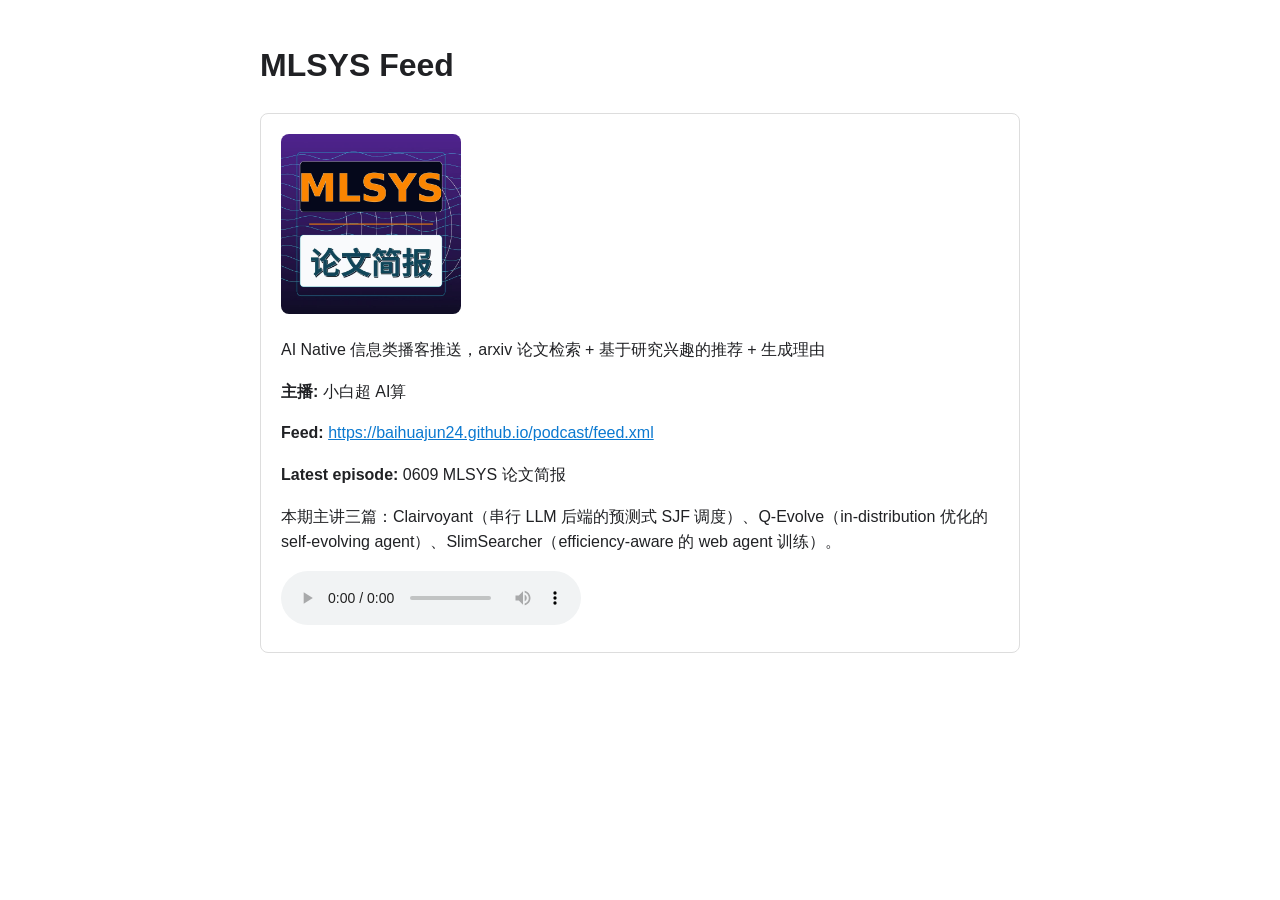
==== podcast/index.html @ ef430092 "Add 0609 MLSYS feed episode" ====
<!doctype html>
<html lang="en">
<head>
  <meta charset="utf-8">
  <meta name="viewport" content="width=device-width, initial-scale=1">
  <title>MLSYS Feed</title>
  <style>
    body { font-family: -apple-system, BlinkMacSystemFont, "Segoe UI", sans-serif; margin: 40px auto; max-width: 760px; padding: 0 20px; line-height: 1.6; color: #202124; }
    a { color: #0b79d0; }
    .card { border: 1px solid #ddd; border-radius: 8px; padding: 20px; }
    code { background: #f6f8fa; padding: 2px 6px; border-radius: 4px; }
  </style>
</head>
<body>
  <h1>MLSYS Feed</h1>
  <div class="card">
    <img src="logo.jpg" alt="MLSYS Feed cover" style="width: 180px; height: 180px; border-radius: 8px; object-fit: cover;">
    <p>AI Native 信息类播客推送，arxiv 论文检索 + 基于研究兴趣的推荐 + 生成理由</p>
    <p><strong>主播:</strong> 小白超 AI算</p>
    <p><strong>Feed:</strong> <a href="feed.xml">https://baihuajun24.github.io/podcast/feed.xml</a></p>
    <p><strong>Latest episode:</strong> 0609 MLSYS 论文简报</p>
    <p>本期主讲三篇：Clairvoyant（串行 LLM 后端的预测式 SJF 调度）、Q-Evolve（in-distribution 优化的 self-evolving agent）、SlimSearcher（efficiency-aware 的 web agent 训练）。</p>
    <audio controls src="audio/0609-daily-arxiv.mp3"></audio>
  </div>
</body>
</html>
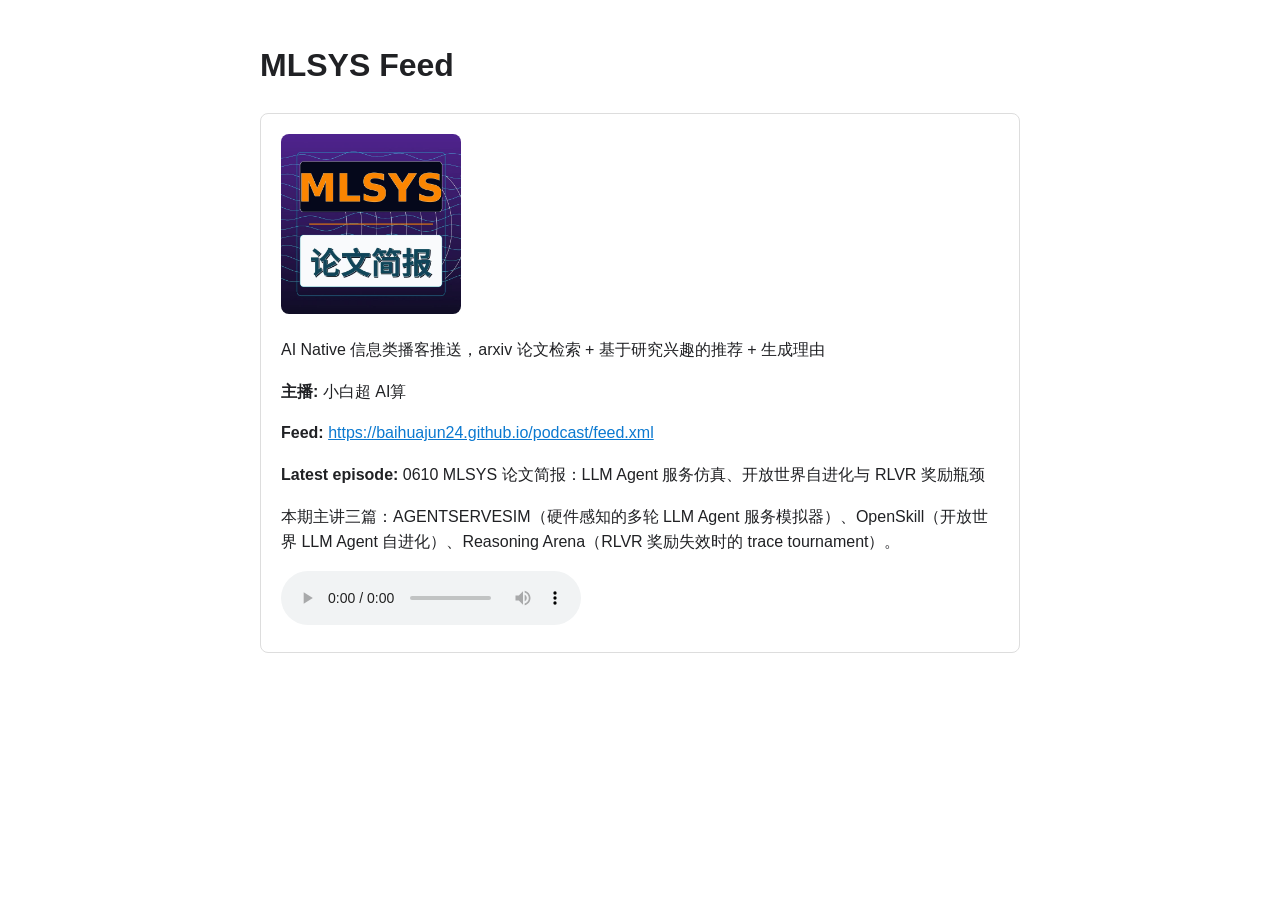
==== commit 47e943c0: "Add 0610 MLSYS feed episode" ====
--- a/podcast/index.html
+++ b/podcast/index.html
@@ -18,9 +18,9 @@
     <p>AI Native 信息类播客推送，arxiv 论文检索 + 基于研究兴趣的推荐 + 生成理由</p>
     <p><strong>主播:</strong> 小白超 AI算</p>
     <p><strong>Feed:</strong> <a href="feed.xml">https://baihuajun24.github.io/podcast/feed.xml</a></p>
-    <p><strong>Latest episode:</strong> 0609 MLSYS 论文简报</p>
-    <p>本期主讲三篇：Clairvoyant（串行 LLM 后端的预测式 SJF 调度）、Q-Evolve（in-distribution 优化的 self-evolving agent）、SlimSearcher（efficiency-aware 的 web agent 训练）。</p>
-    <audio controls src="audio/0609-daily-arxiv.mp3"></audio>
+    <p><strong>Latest episode:</strong> 0610 MLSYS 论文简报：LLM Agent 服务仿真、开放世界自进化与 RLVR 奖励瓶颈</p>
+    <p>本期主讲三篇：AGENTSERVESIM（硬件感知的多轮 LLM Agent 服务模拟器）、OpenSkill（开放世界 LLM Agent 自进化）、Reasoning Arena（RLVR 奖励失效时的 trace tournament）。</p>
+    <audio controls src="audio/0610-daily-arxiv.mp3"></audio>
   </div>
 </body>
 </html>
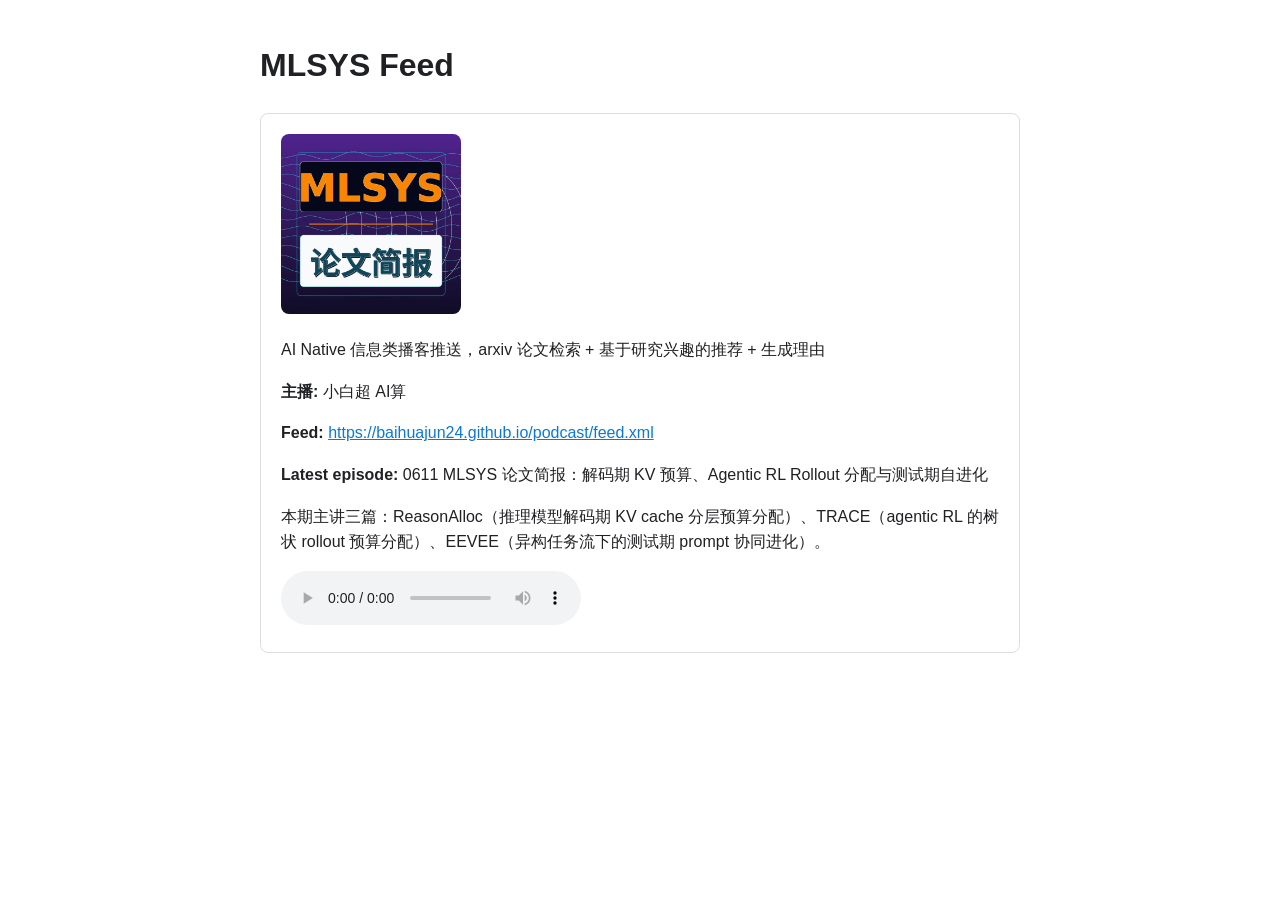
==== commit d2e0c9fd: "Add 0611 MLSYS feed episode" ====
--- a/podcast/index.html
+++ b/podcast/index.html
@@ -18,9 +18,9 @@
     <p>AI Native 信息类播客推送，arxiv 论文检索 + 基于研究兴趣的推荐 + 生成理由</p>
     <p><strong>主播:</strong> 小白超 AI算</p>
     <p><strong>Feed:</strong> <a href="feed.xml">https://baihuajun24.github.io/podcast/feed.xml</a></p>
-    <p><strong>Latest episode:</strong> 0610 MLSYS 论文简报：LLM Agent 服务仿真、开放世界自进化与 RLVR 奖励瓶颈</p>
-    <p>本期主讲三篇：AGENTSERVESIM（硬件感知的多轮 LLM Agent 服务模拟器）、OpenSkill（开放世界 LLM Agent 自进化）、Reasoning Arena（RLVR 奖励失效时的 trace tournament）。</p>
-    <audio controls src="audio/0610-daily-arxiv.mp3"></audio>
+    <p><strong>Latest episode:</strong> 0611 MLSYS 论文简报：解码期 KV 预算、Agentic RL Rollout 分配与测试期自进化</p>
+    <p>本期主讲三篇：ReasonAlloc（推理模型解码期 KV cache 分层预算分配）、TRACE（agentic RL 的树状 rollout 预算分配）、EEVEE（异构任务流下的测试期 prompt 协同进化）。</p>
+    <audio controls src="audio/0611-daily-arxiv.mp3"></audio>
   </div>
 </body>
 </html>
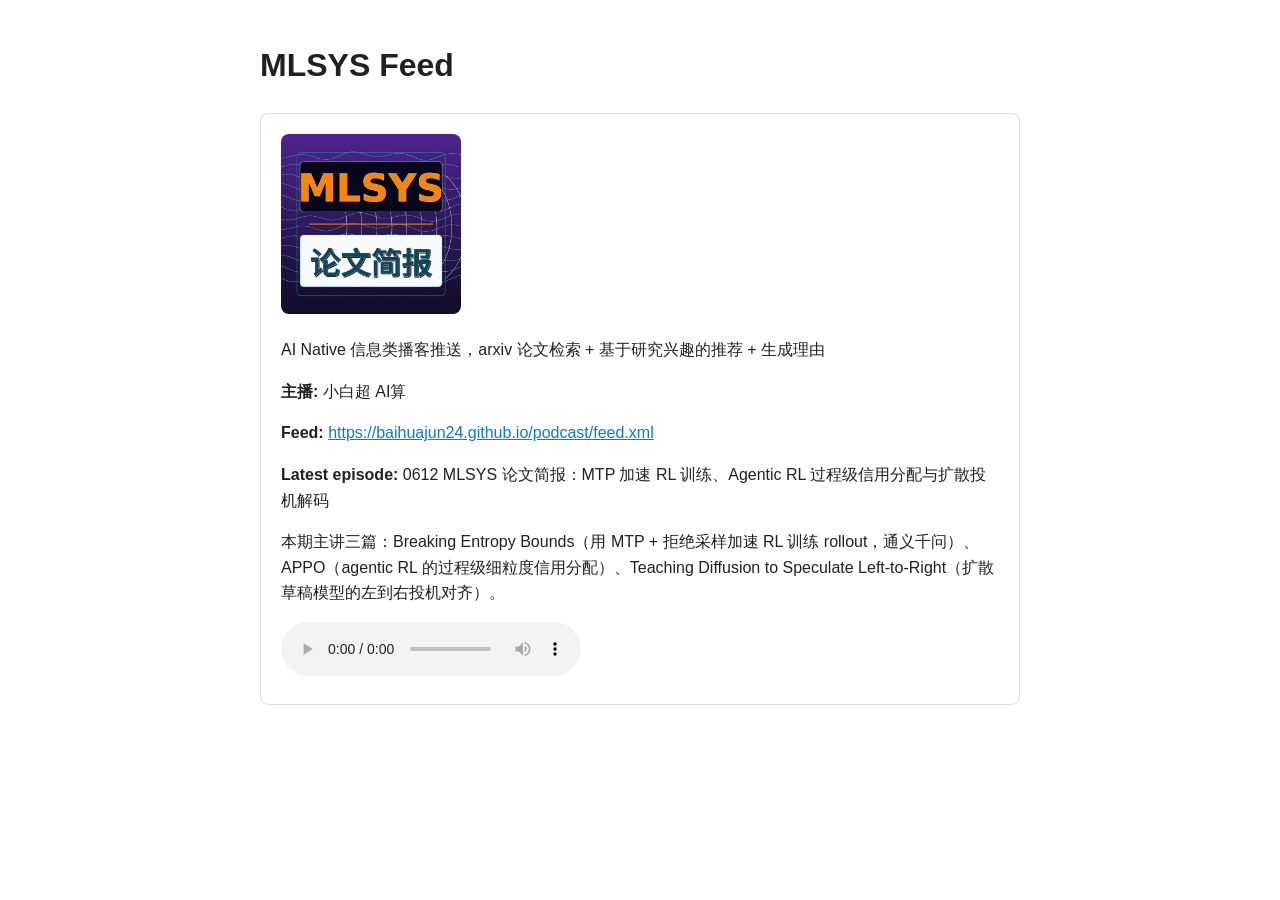
==== commit 2d9c7b05: "Add 0612 MLSYS feed episode" ====
--- a/podcast/index.html
+++ b/podcast/index.html
@@ -18,9 +18,9 @@
     <p>AI Native 信息类播客推送，arxiv 论文检索 + 基于研究兴趣的推荐 + 生成理由</p>
     <p><strong>主播:</strong> 小白超 AI算</p>
     <p><strong>Feed:</strong> <a href="feed.xml">https://baihuajun24.github.io/podcast/feed.xml</a></p>
-    <p><strong>Latest episode:</strong> 0611 MLSYS 论文简报：解码期 KV 预算、Agentic RL Rollout 分配与测试期自进化</p>
-    <p>本期主讲三篇：ReasonAlloc（推理模型解码期 KV cache 分层预算分配）、TRACE（agentic RL 的树状 rollout 预算分配）、EEVEE（异构任务流下的测试期 prompt 协同进化）。</p>
-    <audio controls src="audio/0611-daily-arxiv.mp3"></audio>
+    <p><strong>Latest episode:</strong> 0612 MLSYS 论文简报：MTP 加速 RL 训练、Agentic RL 过程级信用分配与扩散投机解码</p>
+    <p>本期主讲三篇：Breaking Entropy Bounds（用 MTP + 拒绝采样加速 RL 训练 rollout，通义千问）、APPO（agentic RL 的过程级细粒度信用分配）、Teaching Diffusion to Speculate Left-to-Right（扩散草稿模型的左到右投机对齐）。</p>
+    <audio controls src="audio/0612-daily-arxiv.mp3"></audio>
   </div>
 </body>
 </html>
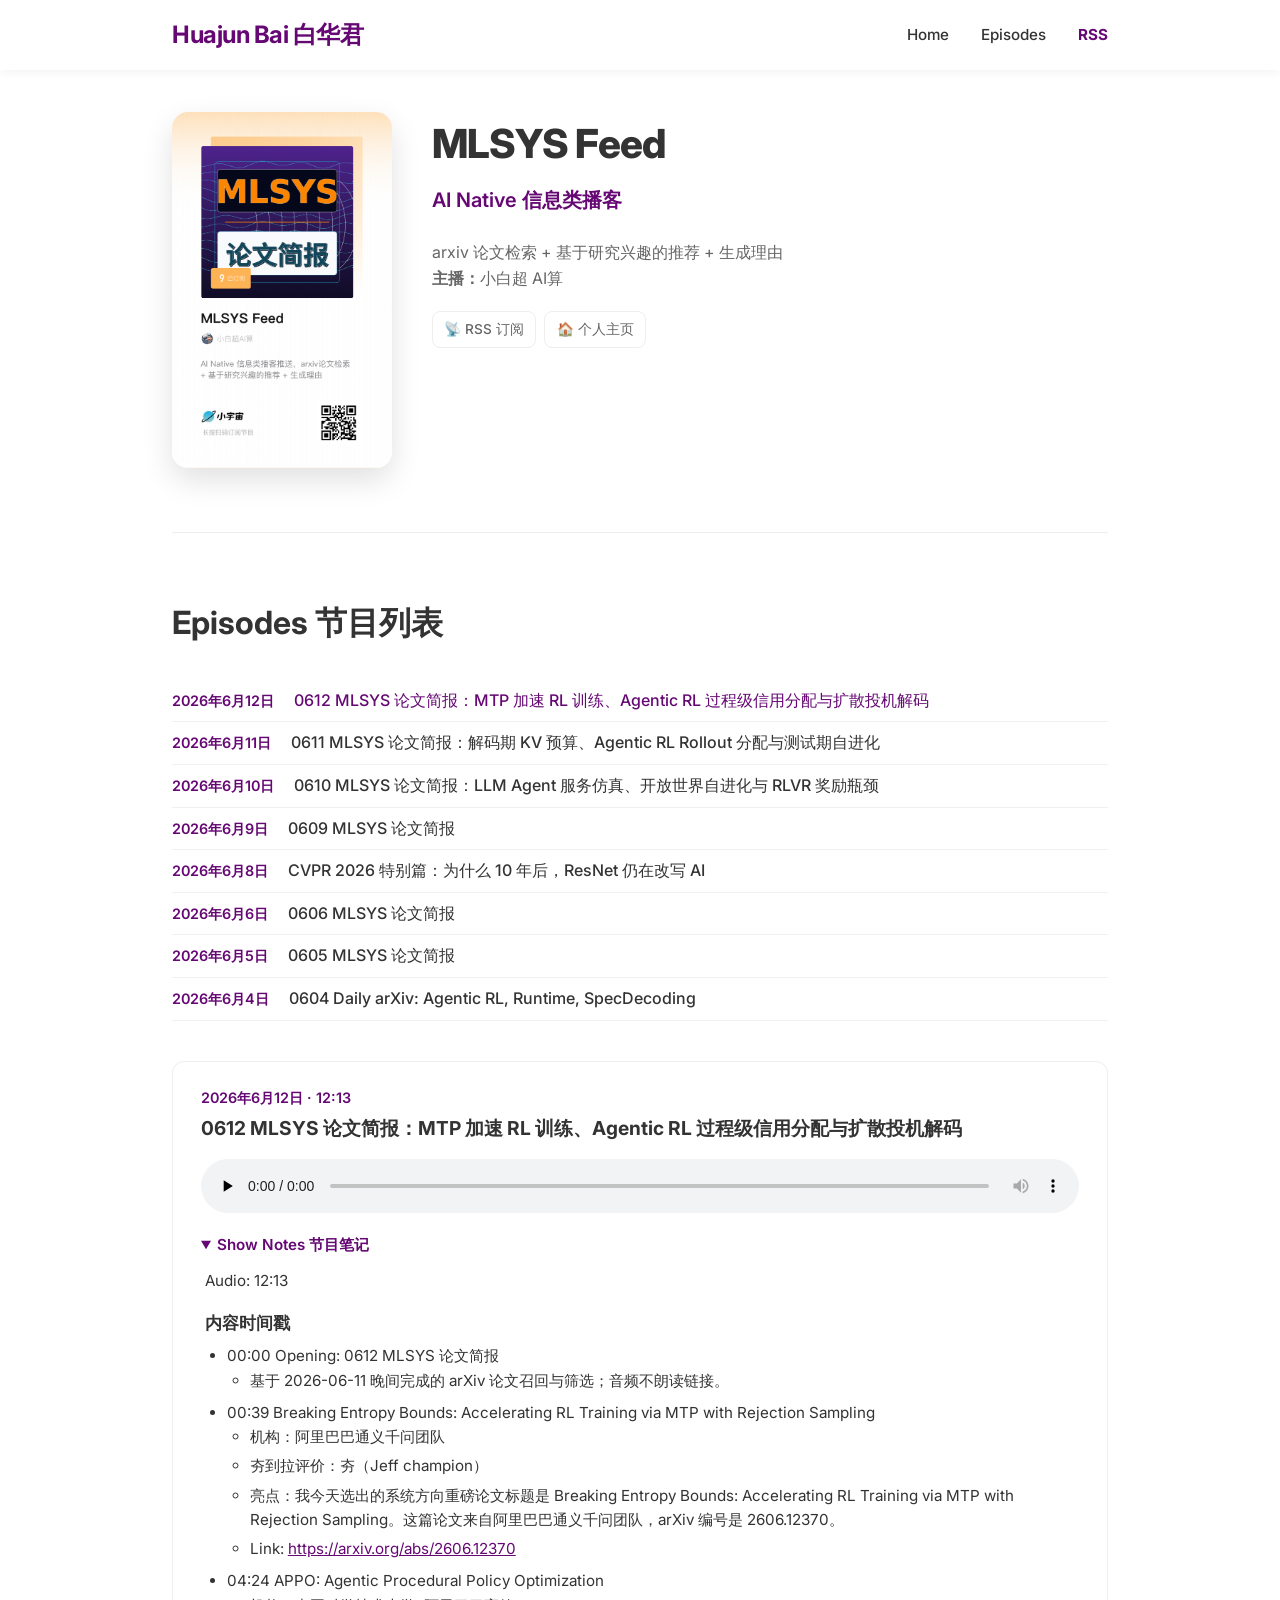
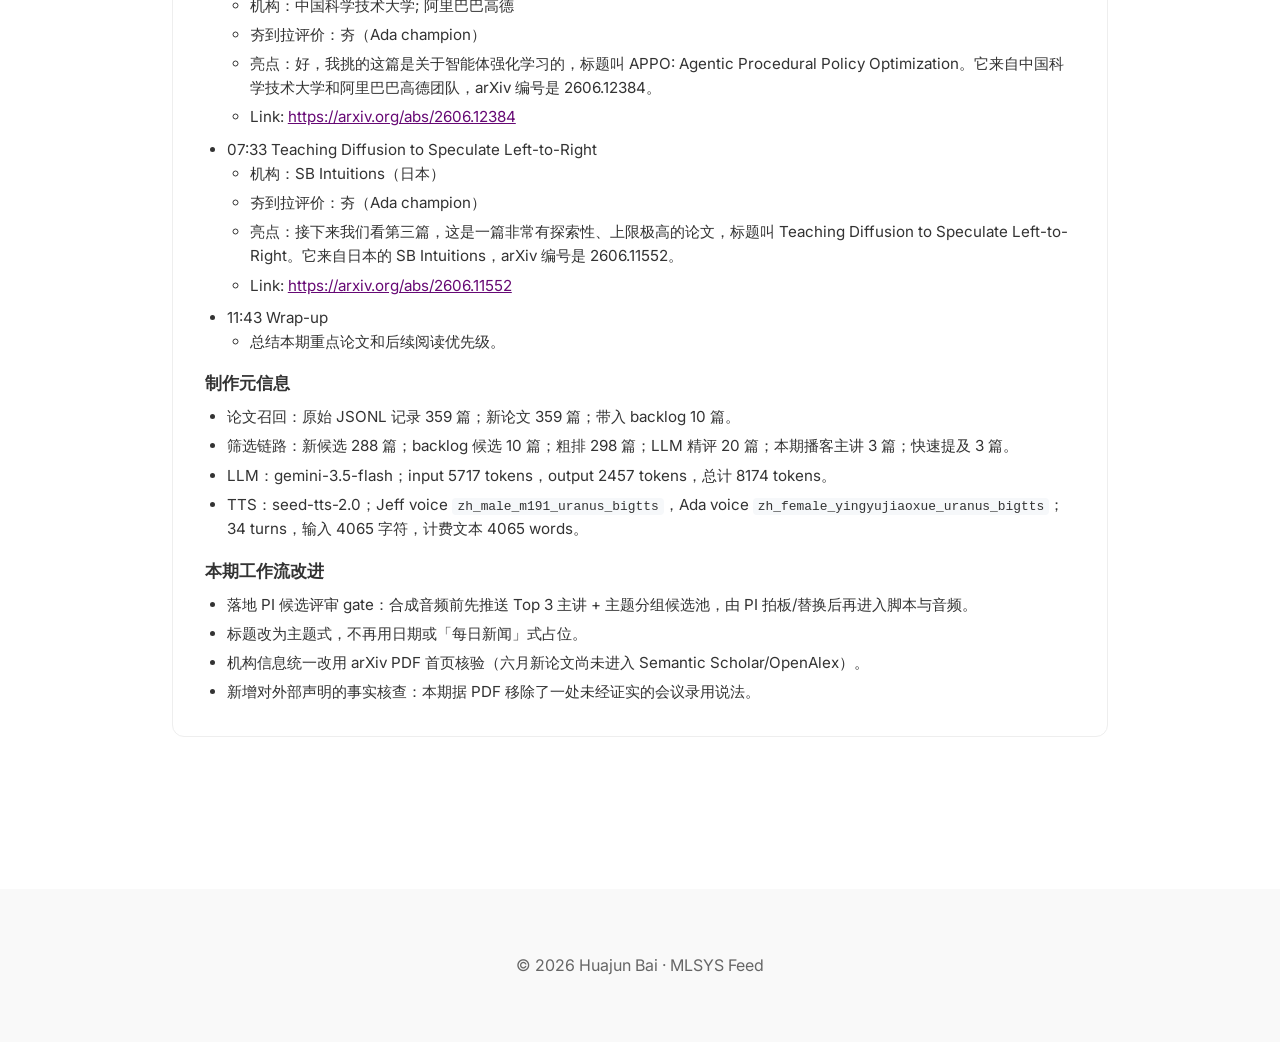
==== commit 659bde32: "Redesign podcast page and link it from homepage - Podcast page now renders episode list from feed.xm" ====
--- a/podcast/index.html
+++ b/podcast/index.html
@@ -1,26 +1,353 @@
 <!doctype html>
-<html lang="en">
+<html lang="zh">
+
 <head>
-  <meta charset="utf-8">
-  <meta name="viewport" content="width=device-width, initial-scale=1">
-  <title>MLSYS Feed</title>
-  <style>
-    body { font-family: -apple-system, BlinkMacSystemFont, "Segoe UI", sans-serif; margin: 40px auto; max-width: 760px; padding: 0 20px; line-height: 1.6; color: #202124; }
-    a { color: #0b79d0; }
-    .card { border: 1px solid #ddd; border-radius: 8px; padding: 20px; }
-    code { background: #f6f8fa; padding: 2px 6px; border-radius: 4px; }
-  </style>
+    <meta charset="utf-8">
+    <meta name="viewport" content="width=device-width, initial-scale=1">
+    <title>MLSYS Feed | Huajun Bai</title>
+    <meta name="description" content="MLSYS Feed — AI Native 信息类播客推送，arxiv 论文检索 + 基于研究兴趣的推荐 + 生成理由">
+    <link rel="alternate" type="application/rss+xml" title="MLSYS Feed" href="feed.xml">
+    <link rel="stylesheet" href="../style.css">
+    <link rel="preconnect" href="https://fonts.googleapis.com">
+    <link rel="preconnect" href="https://fonts.gstatic.com" crossorigin>
+    <link href="https://fonts.googleapis.com/css2?family=Inter:wght@400;500;600;700;800&display=swap" rel="stylesheet">
+    <style>
+        .show-header {
+            display: flex;
+            gap: 2.5rem;
+            align-items: flex-start;
+            padding-top: 1rem;
+        }
+
+        .show-header img {
+            width: 220px;
+            height: auto;
+            border-radius: 16px;
+            box-shadow: 0 12px 30px rgba(0, 0, 0, 0.12);
+            flex-shrink: 0;
+        }
+
+        .show-header h1 {
+            font-size: 2.5rem;
+        }
+
+        .show-meta {
+            color: var(--light-text);
+            margin: 0.75rem 0 1.25rem;
+        }
+
+        .episode {
+            border: 1px solid #eee;
+            border-radius: 12px;
+            padding: 1.5rem 1.75rem;
+            margin-bottom: 1.5rem;
+            transition: box-shadow 0.3s;
+        }
+
+        .episode:hover {
+            box-shadow: 0 8px 24px rgba(0, 0, 0, 0.06);
+        }
+
+        .episode-date {
+            font-weight: 600;
+            color: var(--primary-color);
+            font-size: 0.9rem;
+        }
+
+        .episode h3 {
+            font-size: 1.2rem;
+            margin: 0.25rem 0 1rem;
+        }
+
+        .episode audio {
+            width: 100%;
+            margin-bottom: 0.75rem;
+        }
+
+        .episode details summary {
+            cursor: pointer;
+            font-weight: 600;
+            color: var(--primary-color);
+            font-size: 0.95rem;
+            user-select: none;
+        }
+
+        .show-notes {
+            font-size: 0.95rem;
+            color: var(--text-color);
+            padding: 0.75rem 0.25rem 0;
+        }
+
+        .show-notes h2 {
+            font-size: 1.05rem;
+            margin: 1rem 0 0.5rem;
+        }
+
+        .show-notes ul {
+            padding-left: 1.4rem;
+            margin-bottom: 0.5rem;
+        }
+
+        .show-notes li {
+            margin-bottom: 0.3rem;
+        }
+
+        .show-notes a {
+            color: var(--primary-color);
+            word-break: break-all;
+        }
+
+        .show-notes code {
+            background: #f6f8fa;
+            padding: 1px 5px;
+            border-radius: 4px;
+            font-size: 0.85em;
+        }
+
+        #episodes-status {
+            color: var(--light-text);
+        }
+
+        #episode-toc {
+            list-style: none;
+            padding: 0;
+            margin-bottom: 2.5rem;
+        }
+
+        #episode-toc li {
+            display: flex;
+            gap: 1.25rem;
+            align-items: baseline;
+            padding: 0.5rem 0;
+            border-bottom: 1px solid #f0f0f0;
+        }
+
+        #episode-toc .toc-date {
+            min-width: 95px;
+            font-weight: 600;
+            color: var(--primary-color);
+            font-size: 0.9rem;
+            white-space: nowrap;
+        }
+
+        #episode-toc a {
+            color: var(--text-color);
+            text-decoration: none;
+            font-weight: 500;
+        }
+
+        #episode-toc a:hover {
+            color: var(--primary-color);
+        }
+
+        @media (max-width: 768px) {
+            .show-header {
+                flex-direction: column;
+                align-items: center;
+                text-align: center;
+            }
+        }
+    </style>
 </head>
+
 <body>
-  <h1>MLSYS Feed</h1>
-  <div class="card">
-    <img src="logo.jpg" alt="MLSYS Feed cover" style="width: 180px; height: 180px; border-radius: 8px; object-fit: cover;">
-    <p>AI Native 信息类播客推送，arxiv 论文检索 + 基于研究兴趣的推荐 + 生成理由</p>
-    <p><strong>主播:</strong> 小白超 AI算</p>
-    <p><strong>Feed:</strong> <a href="feed.xml">https://baihuajun24.github.io/podcast/feed.xml</a></p>
-    <p><strong>Latest episode:</strong> 0612 MLSYS 论文简报：MTP 加速 RL 训练、Agentic RL 过程级信用分配与扩散投机解码</p>
-    <p>本期主讲三篇：Breaking Entropy Bounds（用 MTP + 拒绝采样加速 RL 训练 rollout，通义千问）、APPO（agentic RL 的过程级细粒度信用分配）、Teaching Diffusion to Speculate Left-to-Right（扩散草稿模型的左到右投机对齐）。</p>
-    <audio controls src="audio/0612-daily-arxiv.mp3"></audio>
-  </div>
+    <header>
+        <nav>
+            <a href="../index.html" class="logo">Huajun Bai 白华君</a>
+            <ul class="nav-links">
+                <li><a href="../index.html">Home</a></li>
+                <li><a href="#episodes">Episodes</a></li>
+                <li><a href="feed.xml" style="color: var(--primary-color); font-weight: 700;">RSS</a></li>
+            </ul>
+        </nav>
+    </header>
+
+    <main>
+        <section class="show-header fade-in" style="border-top: none;">
+            <img src="xiaoyuzhou_cover.png" alt="MLSYS Feed — 扫码在小宇宙订阅">
+            <div>
+                <h1>MLSYS Feed</h1>
+                <p class="subtitle">AI Native 信息类播客</p>
+                <p class="show-meta">arxiv 论文检索 + 基于研究兴趣的推荐 + 生成理由<br><strong>主播：</strong>小白超 AI算</p>
+                <div class="social-links">
+                    <a href="feed.xml" class="social-link"><span>📡 RSS 订阅</span></a>
+                    <a href="../index.html" class="social-link"><span>🏠 个人主页</span></a>
+                </div>
+            </div>
+        </section>
+
+        <section id="episodes">
+            <h2>Episodes 节目列表</h2>
+            <p id="episodes-status">Loading episodes from <a href="feed.xml">feed.xml</a>…</p>
+            <noscript>
+                <p>This page needs JavaScript to list episodes. You can subscribe directly via the
+                    <a href="feed.xml">RSS feed</a>.</p>
+            </noscript>
+            <ol id="episode-toc" reversed></ol>
+            <div id="episode-list"></div>
+        </section>
+    </main>
+
+    <footer>
+        <p>&copy; 2026 Huajun Bai · MLSYS Feed</p>
+    </footer>
+
+    <script src="episodes.js"></script>
+    <script>
+        const ITUNES_NS = 'http://www.itunes.com/dtds/podcast-1.0.dtd';
+
+        function escapeHtml(s) {
+            return s.replace(/&/g, '&amp;').replace(/</g, '&lt;').replace(/>/g, '&gt;');
+        }
+
+        function renderInline(s) {
+            return s
+                .replace(/\*\*([^*]+)\*\*/g, '<strong>$1</strong>')
+                .replace(/`([^`]+)`/g, '<code>$1</code>')
+                .replace(/(https?:\/\/[^\s<）)]+)/g, '<a href="$1" target="_blank" rel="noopener">$1</a>');
+        }
+
+        // Renders the show-notes markdown subset: #/## headings and 2-space-nested "- " lists.
+        function renderMarkdown(md) {
+            const out = [];
+            let listDepth = 0;
+            let liOpen = false; // an <li> at the current depth is awaiting </li>
+
+            function closeLists(toDepth) {
+                while (listDepth > toDepth) {
+                    if (liOpen) out.push('</li>');
+                    out.push('</ul>');
+                    listDepth--;
+                    liOpen = listDepth > 0;
+                }
+            }
+
+            for (const rawLine of md.split('\n')) {
+                const line = escapeHtml(rawLine.replace(/\s+$/, ''));
+                const listMatch = line.match(/^(\s*)- (.*)$/);
+                if (listMatch) {
+                    const depth = Math.floor(listMatch[1].length / 2) + 1;
+                    closeLists(Math.min(depth, listDepth));
+                    while (listDepth < depth) {
+                        out.push('<ul>');
+                        listDepth++;
+                        liOpen = false;
+                    }
+                    if (liOpen) out.push('</li>');
+                    out.push('<li>' + renderInline(listMatch[2]));
+                    liOpen = true;
+                } else if (line.startsWith('## ')) {
+                    closeLists(0);
+                    out.push('<h2>' + renderInline(line.slice(3)) + '</h2>');
+                } else if (line.startsWith('# ')) {
+                    closeLists(0); // top-level title is shown as the card heading already
+                } else if (line.trim()) {
+                    closeLists(0);
+                    out.push('<p>' + renderInline(line) + '</p>');
+                }
+            }
+            closeLists(0);
+            return out.join('\n');
+        }
+
+        function formatDate(pubDate) {
+            const d = new Date(pubDate);
+            if (isNaN(d)) return pubDate;
+            return d.toLocaleDateString('zh-CN', {
+                year: 'numeric', month: 'long', day: 'numeric', timeZone: 'Asia/Shanghai'
+            });
+        }
+
+        // Prefer the live feed; fall back to the episodes.js snapshot when fetch is
+        // unavailable (browsers block fetch of feed.xml on file:// pages).
+        async function getFeedText() {
+            try {
+                const res = await fetch('feed.xml');
+                if (res.ok) return await res.text();
+                throw new Error('HTTP ' + res.status);
+            } catch (err) {
+                console.warn('Falling back to episodes.js snapshot:', err);
+                return window.MLSYS_FEED_XML;
+            }
+        }
+
+        // Only one full episode card is shown at a time (newest by default);
+        // clicking a title in the list swaps that episode into the card slot.
+        function renderEpisode(episodes, index) {
+            const ep = episodes[index];
+            const list = document.getElementById('episode-list');
+            list.innerHTML = '';
+
+            const card = document.createElement('article');
+            card.className = 'episode';
+            card.id = ep.anchor;
+            card.innerHTML =
+                '<div class="episode-date"></div>' +
+                '<h3></h3>' +
+                '<audio controls preload="none"></audio>' +
+                '<details open>' +
+                '<summary>Show Notes 节目笔记</summary>' +
+                '<div class="show-notes"></div>' +
+                '</details>';
+            card.querySelector('.episode-date').textContent =
+                ep.date + (ep.duration ? ' · ' + ep.duration : '');
+            card.querySelector('h3').textContent = ep.title;
+            card.querySelector('audio').src = ep.audioUrl;
+            card.querySelector('.show-notes').innerHTML = renderMarkdown(ep.notes);
+            list.appendChild(card);
+
+            document.querySelectorAll('#episode-toc a').forEach((a, i) =>
+                a.style.color = i === index ? 'var(--primary-color)' : '');
+        }
+
+        async function loadEpisodes() {
+            const status = document.getElementById('episodes-status');
+            try {
+                const text = await getFeedText();
+                if (!text) throw new Error('feed unavailable');
+                const xml = new DOMParser().parseFromString(text, 'text/xml');
+                const items = [...xml.querySelectorAll('item')];
+                if (!items.length) throw new Error('no items in feed');
+                status.remove();
+
+                const episodes = items.map((item, i) => {
+                    const get = tag => item.querySelector(tag)?.textContent ?? '';
+                    return {
+                        title: get('title'),
+                        notes: get('description'),
+                        date: formatDate(get('pubDate')),
+                        audioUrl: item.querySelector('enclosure')?.getAttribute('url') ?? '',
+                        duration: item.getElementsByTagNameNS(ITUNES_NS, 'duration')[0]?.textContent ?? '',
+                        anchor: get('guid') || 'episode-' + i,
+                    };
+                });
+
+                const toc = document.getElementById('episode-toc');
+                episodes.forEach((ep, i) => {
+                    const tocEntry = document.createElement('li');
+                    const tocDate = document.createElement('span');
+                    tocDate.className = 'toc-date';
+                    tocDate.textContent = ep.date;
+                    const tocLink = document.createElement('a');
+                    tocLink.href = '#' + ep.anchor;
+                    tocLink.textContent = ep.title;
+                    tocLink.addEventListener('click', () => renderEpisode(episodes, i));
+                    tocEntry.append(tocDate, tocLink);
+                    toc.appendChild(tocEntry);
+                });
+
+                // Honor a shared #guid link; otherwise show the newest episode.
+                const fromHash = episodes.findIndex(ep => '#' + ep.anchor === location.hash);
+                renderEpisode(episodes, fromHash >= 0 ? fromHash : 0);
+            } catch (err) {
+                console.error('Failed to load episodes:', err);
+                status.innerHTML = '节目列表加载失败，请访问 <a href="https://baihuajun24.github.io/podcast/">' +
+                    'baihuajun24.github.io/podcast/</a>，或直接订阅 <a href="feed.xml">RSS feed</a>。';
+            }
+        }
+
+        loadEpisodes();
+    </script>
 </body>
+
 </html>
--- a/style.css
+++ b/style.css
@@ -0,0 +1,262 @@
+:root {
+    --primary-color: #660874;
+    /* Tsinghua Purple */
+    --secondary-color: #4a0652;
+    --text-color: #333;
+    --light-text: #666;
+    --bg-color: #ffffff;
+    --section-bg: #f9f9f9;
+    --accent-color: #ef4444;
+    --font-main: 'Inter', -apple-system, BlinkMacSystemFont, 'Segoe UI', Roboto, Oxygen, Ubuntu, Cantarell, sans-serif;
+}
+
+* {
+    margin: 0;
+    padding: 0;
+    box-sizing: border-box;
+}
+
+body {
+    font-family: var(--font-main);
+    line-height: 1.6;
+    color: var(--text-color);
+    background-color: var(--bg-color);
+    overflow-x: hidden;
+}
+
+/* Header & Navigation */
+header {
+    background: rgba(255, 255, 255, 0.95);
+    backdrop-filter: blur(10px);
+    position: fixed;
+    width: 100%;
+    top: 0;
+    z-index: 1000;
+    box-shadow: 0 2px 10px rgba(0, 0, 0, 0.05);
+}
+
+nav {
+    max-width: 1000px;
+    margin: 0 auto;
+    display: flex;
+    justify-content: space-between;
+    align-items: center;
+    padding: 1rem 2rem;
+}
+
+.logo {
+    font-weight: 700;
+    font-size: 1.5rem;
+    color: var(--primary-color);
+    text-decoration: none;
+    letter-spacing: -0.5px;
+}
+
+.nav-links {
+    display: flex;
+    list-style: none;
+}
+
+.nav-links li {
+    margin-left: 2rem;
+}
+
+.nav-links a {
+    text-decoration: none;
+    color: var(--text-color);
+    font-weight: 500;
+    transition: color 0.3s;
+    font-size: 0.95rem;
+}
+
+.nav-links a:hover {
+    color: var(--primary-color);
+}
+
+/* Main Content Layout */
+main {
+    max-width: 1000px;
+    margin: 6rem auto 4rem;
+    padding: 0 2rem;
+}
+
+/* Hero Section */
+.hero {
+    display: flex;
+    align-items: center;
+    gap: 2.5rem;
+    margin-bottom: 4rem;
+}
+
+.hero-content {
+    flex: 1;
+}
+
+.hero-image {
+    width: 280px;
+    height: 420px;
+    border-radius: 24px;
+    overflow: hidden;
+    box-shadow: 0 20px 40px rgba(0, 0, 0, 0.1);
+}
+
+.hero-image img {
+    width: 100%;
+    height: 100%;
+    object-fit: cover;
+}
+
+h1 {
+    font-size: 3rem;
+    font-weight: 800;
+    margin-bottom: 0.5rem;
+    color: var(--text-color);
+    letter-spacing: -1px;
+}
+
+.subtitle {
+    font-size: 1.25rem;
+    color: var(--primary-color);
+    font-weight: 600;
+    margin-bottom: 1.5rem;
+}
+
+.bio {
+    font-size: 1.1rem;
+    color: var(--light-text);
+    margin-bottom: 2rem;
+}
+
+.social-links {
+    display: flex;
+    flex-wrap: wrap;
+    gap: 0.5rem;
+}
+
+.social-link {
+    display: flex;
+    align-items: center;
+    gap: 0.35rem;
+    white-space: nowrap;
+    text-decoration: none;
+    color: var(--light-text);
+    font-weight: 500;
+    font-size: 0.85rem;
+    padding: 0.4rem 0.7rem;
+    border-radius: 8px;
+    border: 1px solid #eee;
+    transition: all 0.3s;
+}
+
+.social-link:hover {
+    background: var(--primary-color);
+    color: white;
+    border-color: var(--primary-color);
+}
+
+/* Sections */
+section {
+    padding: 4rem 0;
+    border-top: 1px solid #eee;
+}
+
+section h2 {
+    font-size: 2rem;
+    margin-bottom: 2rem;
+    color: var(--text-color);
+}
+
+/* Publications */
+.publication-item {
+    margin-bottom: 2rem;
+    padding-left: 1rem;
+    border-left: 3px solid #eee;
+    transition: border-color 0.3s;
+}
+
+.publication-item:hover {
+    border-left-color: var(--primary-color);
+}
+
+.pub-title {
+    font-weight: 700;
+    font-size: 1.15rem;
+    display: block;
+    margin-bottom: 0.25rem;
+}
+
+.pub-authors {
+    color: var(--light-text);
+    font-size: 0.95rem;
+    margin-bottom: 0.25rem;
+}
+
+.pub-venue {
+    font-size: 0.95rem;
+    font-weight: 600;
+    color: var(--primary-color);
+}
+
+.pub-tag {
+    display: inline-block;
+    padding: 2px 8px;
+    background: #f0f0f0;
+    border-radius: 4px;
+    font-size: 0.8rem;
+    margin-right: 0.5rem;
+}
+
+/* News */
+.news-item {
+    display: flex;
+    gap: 1.5rem;
+    margin-bottom: 1.5rem;
+}
+
+.news-date {
+    min-width: 100px;
+    font-weight: 600;
+    color: var(--primary-color);
+}
+
+/* Footer */
+footer {
+    text-align: center;
+    padding: 4rem 2rem;
+    color: var(--light-text);
+    background: var(--section-bg);
+}
+
+/* Animations */
+@keyframes fadeInUp {
+    from {
+        opacity: 0;
+        transform: translateY(20px);
+    }
+
+    to {
+        opacity: 1;
+        transform: translateY(0);
+    }
+}
+
+.fade-in {
+    animation: fadeInUp 0.8s forwards;
+}
+
+/* Responsive */
+@media (max-width: 768px) {
+    .hero {
+        flex-direction: column-reverse;
+        text-align: center;
+        gap: 2rem;
+    }
+
+    .nav-links {
+        display: none;
+    }
+
+    .social-links {
+        justify-content: center;
+    }
+}
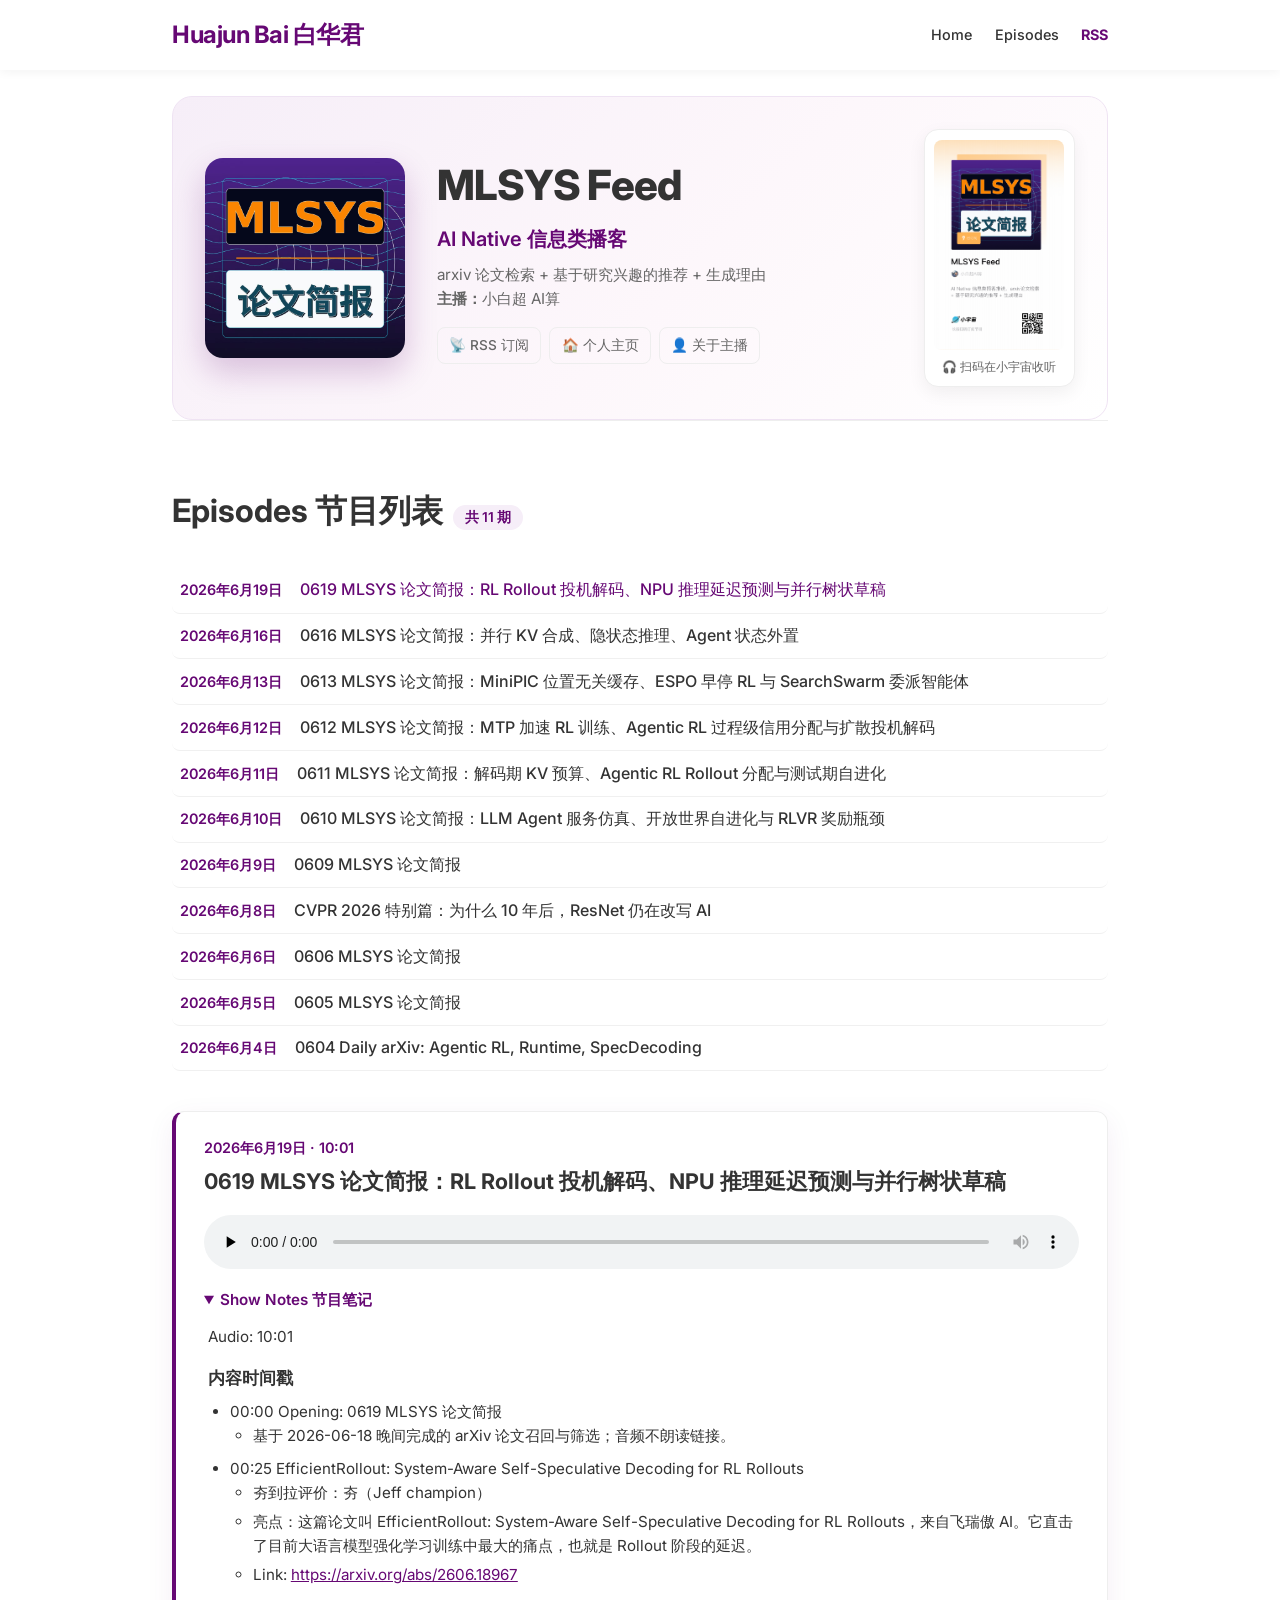
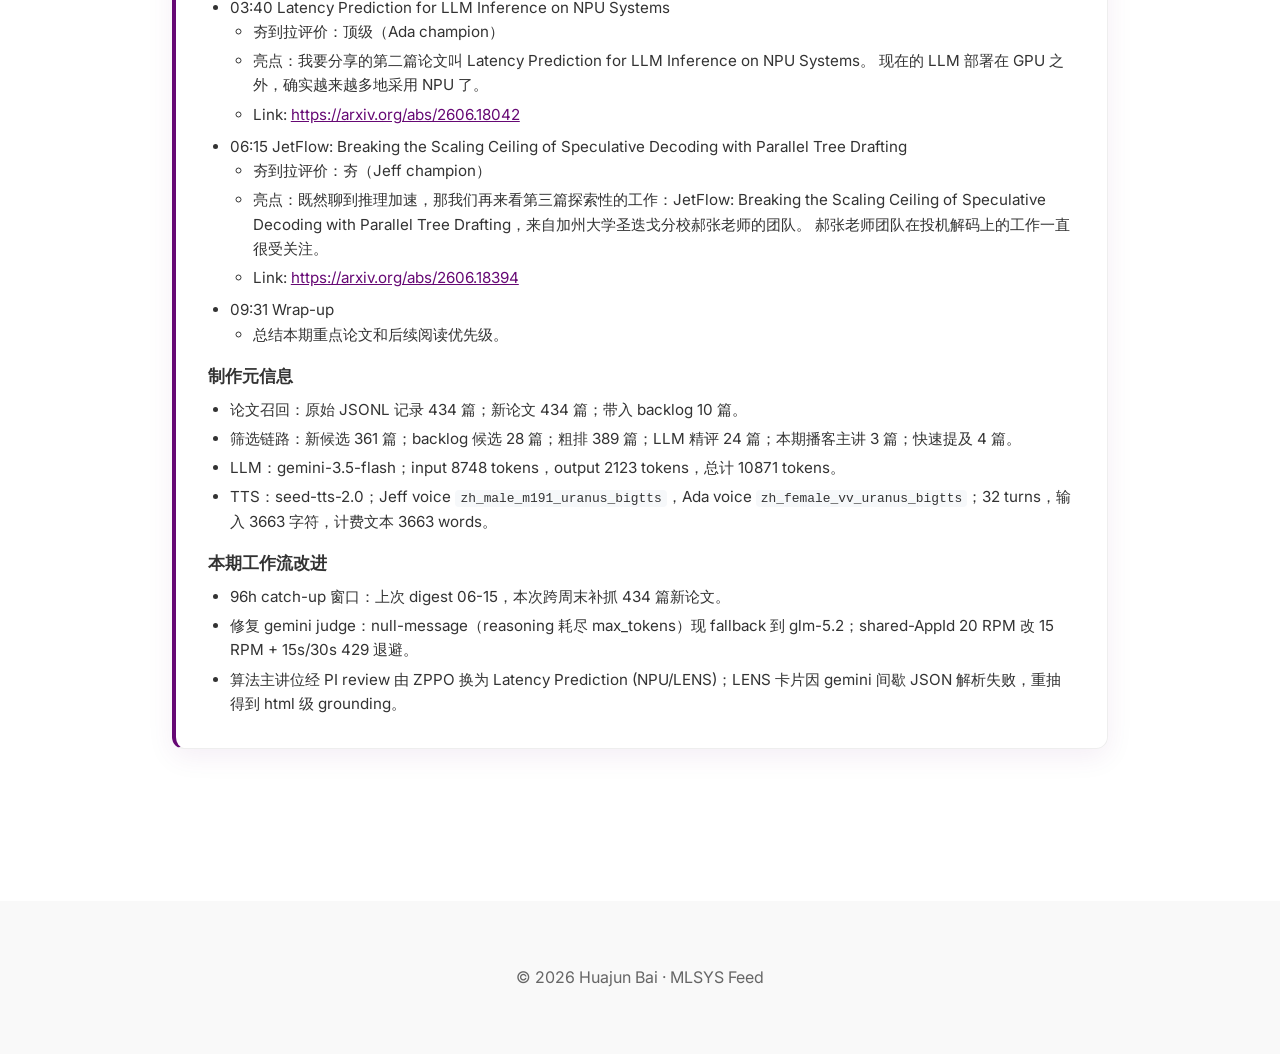
==== commit 56c53c39: "Revamp homepage for visiting-scholar applications; polish podcast page Homepage (index.html + index_" ====
--- a/podcast/index.html
+++ b/podcast/index.html
@@ -12,40 +12,102 @@
     <link rel="preconnect" href="https://fonts.gstatic.com" crossorigin>
     <link href="https://fonts.googleapis.com/css2?family=Inter:wght@400;500;600;700;800&display=swap" rel="stylesheet">
     <style>
-        .show-header {
+        /* Hero */
+        .show-hero {
+            border-top: none;
             display: flex;
-            gap: 2.5rem;
-            align-items: flex-start;
-            padding-top: 1rem;
-        }
-
-        .show-header img {
-            width: 220px;
-            height: auto;
-            border-radius: 16px;
-            box-shadow: 0 12px 30px rgba(0, 0, 0, 0.12);
+            gap: 2rem;
+            align-items: center;
+            flex-wrap: wrap;
+            background: linear-gradient(135deg, #f6eef8 0%, #fdf7fb 55%, #ffffff 100%);
+            border: 1px solid #efe3f3;
+            border-radius: 20px;
+            padding: 2rem;
+            margin-top: 1rem;
+        }
+
+        .show-hero .cover {
+            width: 200px;
+            height: 200px;
+            object-fit: cover;
+            border-radius: 18px;
+            box-shadow: 0 14px 32px rgba(102, 8, 116, 0.22);
             flex-shrink: 0;
         }
 
-        .show-header h1 {
-            font-size: 2.5rem;
+        .show-info {
+            flex: 1;
+            min-width: 240px;
+        }
+
+        .show-info h1 {
+            font-size: 2.6rem;
+            margin-bottom: 0.25rem;
+        }
+
+        .show-info .subtitle {
+            margin-bottom: 0.5rem;
         }
 
         .show-meta {
             color: var(--light-text);
-            margin: 0.75rem 0 1.25rem;
+            margin: 0.5rem 0 1rem;
+            font-size: 0.95rem;
+        }
+
+        .subscribe-row {
+            display: flex;
+            flex-wrap: wrap;
+            gap: 0.5rem;
+        }
+
+        .qr-card {
+            flex-shrink: 0;
+            text-align: center;
+            background: #fff;
+            border: 1px solid #eee;
+            border-radius: 14px;
+            padding: 0.6rem;
+            box-shadow: 0 6px 18px rgba(0, 0, 0, 0.06);
+        }
+
+        .qr-card img {
+            width: 130px;
+            height: auto;
+            border-radius: 8px;
+            display: block;
+        }
+
+        .qr-card figcaption {
+            font-size: 0.75rem;
+            color: var(--light-text);
+            margin-top: 0.45rem;
+        }
+
+        /* Episodes */
+        #episodes>h2 {
+            display: flex;
+            align-items: baseline;
+            flex-wrap: wrap;
+            gap: 0.6rem;
+        }
+
+        .episode-count {
+            font-size: 0.85rem;
+            font-weight: 600;
+            color: var(--primary-color);
+            background: #f6eef8;
+            border-radius: 999px;
+            padding: 2px 12px;
         }
 
         .episode {
             border: 1px solid #eee;
+            border-left: 4px solid var(--primary-color);
             border-radius: 12px;
             padding: 1.5rem 1.75rem;
             margin-bottom: 1.5rem;
-            transition: box-shadow 0.3s;
-        }
-
-        .episode:hover {
-            box-shadow: 0 8px 24px rgba(0, 0, 0, 0.06);
+            box-shadow: 0 8px 28px rgba(102, 8, 116, 0.07);
         }
 
         .episode-date {
@@ -55,8 +117,8 @@
         }
 
         .episode h3 {
-            font-size: 1.2rem;
-            margin: 0.25rem 0 1rem;
+            font-size: 1.35rem;
+            margin: 0.3rem 0 1rem;
         }
 
         .episode audio {
@@ -78,7 +140,7 @@
             padding: 0.75rem 0.25rem 0;
         }
 
-        .show-notes h2 {
+        .show-notes h4 {
             font-size: 1.05rem;
             margin: 1rem 0 0.5rem;
         }
@@ -116,10 +178,16 @@
 
         #episode-toc li {
             display: flex;
-            gap: 1.25rem;
+            gap: 1.1rem;
             align-items: baseline;
-            padding: 0.5rem 0;
+            padding: 0.6rem 0.5rem;
+            border-radius: 8px;
             border-bottom: 1px solid #f0f0f0;
+            transition: background 0.2s;
+        }
+
+        #episode-toc li:hover {
+            background: #faf5fc;
         }
 
         #episode-toc .toc-date {
@@ -141,10 +209,19 @@
         }
 
         @media (max-width: 768px) {
-            .show-header {
+            .show-hero {
                 flex-direction: column;
                 align-items: center;
                 text-align: center;
+                padding: 1.5rem;
+            }
+
+            .show-info {
+                min-width: 0;
+            }
+
+            .subscribe-row {
+                justify-content: center;
             }
         }
     </style>
@@ -163,27 +240,32 @@
     </header>
 
     <main>
-        <section class="show-header fade-in" style="border-top: none;">
-            <img src="xiaoyuzhou_cover.png" alt="MLSYS Feed — 扫码在小宇宙订阅">
-            <div>
+        <section class="show-hero fade-in">
+            <img class="cover" src="logo.jpg" alt="MLSYS Feed 封面">
+            <div class="show-info">
                 <h1>MLSYS Feed</h1>
                 <p class="subtitle">AI Native 信息类播客</p>
                 <p class="show-meta">arxiv 论文检索 + 基于研究兴趣的推荐 + 生成理由<br><strong>主播：</strong>小白超 AI算</p>
-                <div class="social-links">
+                <div class="subscribe-row">
                     <a href="feed.xml" class="social-link"><span>📡 RSS 订阅</span></a>
                     <a href="../index.html" class="social-link"><span>🏠 个人主页</span></a>
+                    <a href="../index_zh.html" class="social-link"><span>👤 关于主播</span></a>
                 </div>
             </div>
+            <figure class="qr-card">
+                <img src="xiaoyuzhou_cover.png" alt="小宇宙订阅二维码">
+                <figcaption>🎧 扫码在小宇宙收听</figcaption>
+            </figure>
         </section>
 
         <section id="episodes">
-            <h2>Episodes 节目列表</h2>
+            <h2>Episodes 节目列表 <span class="episode-count" id="episode-count" hidden></span></h2>
             <p id="episodes-status">Loading episodes from <a href="feed.xml">feed.xml</a>…</p>
             <noscript>
                 <p>This page needs JavaScript to list episodes. You can subscribe directly via the
                     <a href="feed.xml">RSS feed</a>.</p>
             </noscript>
-            <ol id="episode-toc" reversed></ol>
+            <ol id="episode-toc"></ol>
             <div id="episode-list"></div>
         </section>
     </main>
@@ -238,7 +320,7 @@
                     liOpen = true;
                 } else if (line.startsWith('## ')) {
                     closeLists(0);
-                    out.push('<h2>' + renderInline(line.slice(3)) + '</h2>');
+                    out.push('<h4>' + renderInline(line.slice(3)) + '</h4>');
                 } else if (line.startsWith('# ')) {
                     closeLists(0); // top-level title is shown as the card heading already
                 } else if (line.trim()) {
@@ -308,7 +390,6 @@
                 const xml = new DOMParser().parseFromString(text, 'text/xml');
                 const items = [...xml.querySelectorAll('item')];
                 if (!items.length) throw new Error('no items in feed');
-                status.remove();
 
                 const episodes = items.map((item, i) => {
                     const get = tag => item.querySelector(tag)?.textContent ?? '';
@@ -336,9 +417,16 @@
                     toc.appendChild(tocEntry);
                 });
 
+                const countEl = document.getElementById('episode-count');
+                if (countEl) {
+                    countEl.textContent = '共 ' + episodes.length + ' 期';
+                    countEl.hidden = false;
+                }
+
                 // Honor a shared #guid link; otherwise show the newest episode.
                 const fromHash = episodes.findIndex(ep => '#' + ep.anchor === location.hash);
                 renderEpisode(episodes, fromHash >= 0 ? fromHash : 0);
+                status.remove();
             } catch (err) {
                 console.error('Failed to load episodes:', err);
                 status.innerHTML = '节目列表加载失败，请访问 <a href="https://baihuajun24.github.io/podcast/">' +
--- a/style.css
+++ b/style.css
@@ -58,7 +58,7 @@
 }
 
 .nav-links li {
-    margin-left: 2rem;
+    margin-left: 1.4rem;
 }
 
 .nav-links a {
@@ -66,7 +66,7 @@
     color: var(--text-color);
     font-weight: 500;
     transition: color 0.3s;
-    font-size: 0.95rem;
+    font-size: 0.9rem;
 }
 
 .nav-links a:hover {
@@ -121,10 +121,46 @@
     margin-bottom: 1.5rem;
 }
 
+.tagline {
+    font-size: 1.05rem;
+    font-weight: 600;
+    color: var(--text-color);
+    margin-bottom: 1.25rem;
+}
+
 .bio {
-    font-size: 1.1rem;
-    color: var(--light-text);
-    margin-bottom: 2rem;
+    font-size: 1.05rem;
+    color: var(--light-text);
+    margin-bottom: 1.5rem;
+}
+
+.bio a {
+    color: var(--primary-color);
+    font-weight: 600;
+    text-decoration: none;
+}
+
+.bio a:hover {
+    text-decoration: underline;
+}
+
+/* Research-interest keyword chips */
+.keywords {
+    list-style: none;
+    display: flex;
+    flex-wrap: wrap;
+    gap: 0.5rem;
+    margin-bottom: 1.75rem;
+}
+
+.keywords li {
+    font-size: 0.8rem;
+    font-weight: 600;
+    color: var(--secondary-color);
+    background: #f6eef8;
+    border: 1px solid #ecdcf0;
+    padding: 0.3rem 0.7rem;
+    border-radius: 999px;
 }
 
 .social-links {
@@ -186,15 +222,32 @@
 }
 
 .pub-authors {
+    display: block;
     color: var(--light-text);
     font-size: 0.95rem;
-    margin-bottom: 0.25rem;
+    margin-bottom: 0.4rem;
+}
+
+.pub-authors sup {
+    color: var(--primary-color);
 }
 
 .pub-venue {
+    display: block;
     font-size: 0.95rem;
     font-weight: 600;
-    color: var(--primary-color);
+    color: var(--text-color);
+}
+
+.pub-venue a {
+    color: var(--primary-color);
+    font-weight: 600;
+    text-decoration: none;
+    margin-left: 0.2rem;
+}
+
+.pub-venue a:hover {
+    text-decoration: underline;
 }
 
 .pub-tag {
@@ -203,7 +256,38 @@
     background: #f0f0f0;
     border-radius: 4px;
     font-size: 0.8rem;
+    margin: 0 0.35rem;
+    color: var(--light-text);
+}
+
+/* Author-role badge (First / Co-first / Co-author) */
+.pub-role {
+    display: inline-block;
+    padding: 2px 9px;
+    border-radius: 999px;
+    font-size: 0.72rem;
+    font-weight: 700;
+    letter-spacing: 0.02em;
+    text-transform: uppercase;
+    vertical-align: 1px;
     margin-right: 0.5rem;
+    background: #f0e6f2;
+    color: var(--secondary-color);
+}
+
+.pub-role-lead {
+    background: var(--primary-color);
+    color: #fff;
+}
+
+.pub-legend {
+    font-size: 0.82rem;
+    color: var(--light-text);
+    margin-top: 1.5rem;
+}
+
+.pub-legend sup {
+    color: var(--primary-color);
 }
 
 /* News */
@@ -214,9 +298,40 @@
 }
 
 .news-date {
-    min-width: 100px;
-    font-weight: 600;
-    color: var(--primary-color);
+    min-width: 128px;
+    flex-shrink: 0;
+    font-weight: 600;
+    color: var(--primary-color);
+}
+
+.news-item a {
+    color: var(--primary-color);
+    font-weight: 600;
+    text-decoration: none;
+}
+
+.news-item a:hover {
+    text-decoration: underline;
+}
+
+/* Location tag on experience / education rows */
+.item-loc {
+    float: right;
+    color: var(--light-text);
+    font-weight: 500;
+    font-size: 0.85rem;
+}
+
+/* One-line accomplishment under an experience entry */
+.item-desc {
+    margin-top: 0.45rem;
+    font-size: 0.9rem;
+    color: var(--light-text);
+    line-height: 1.55;
+}
+
+.item-desc strong {
+    color: var(--text-color);
 }
 
 /* Footer */
@@ -256,7 +371,13 @@
         display: none;
     }
 
-    .social-links {
+    .social-links,
+    .keywords {
         justify-content: center;
     }
+
+    .news-item {
+        flex-direction: column;
+        gap: 0.25rem;
+    }
 }
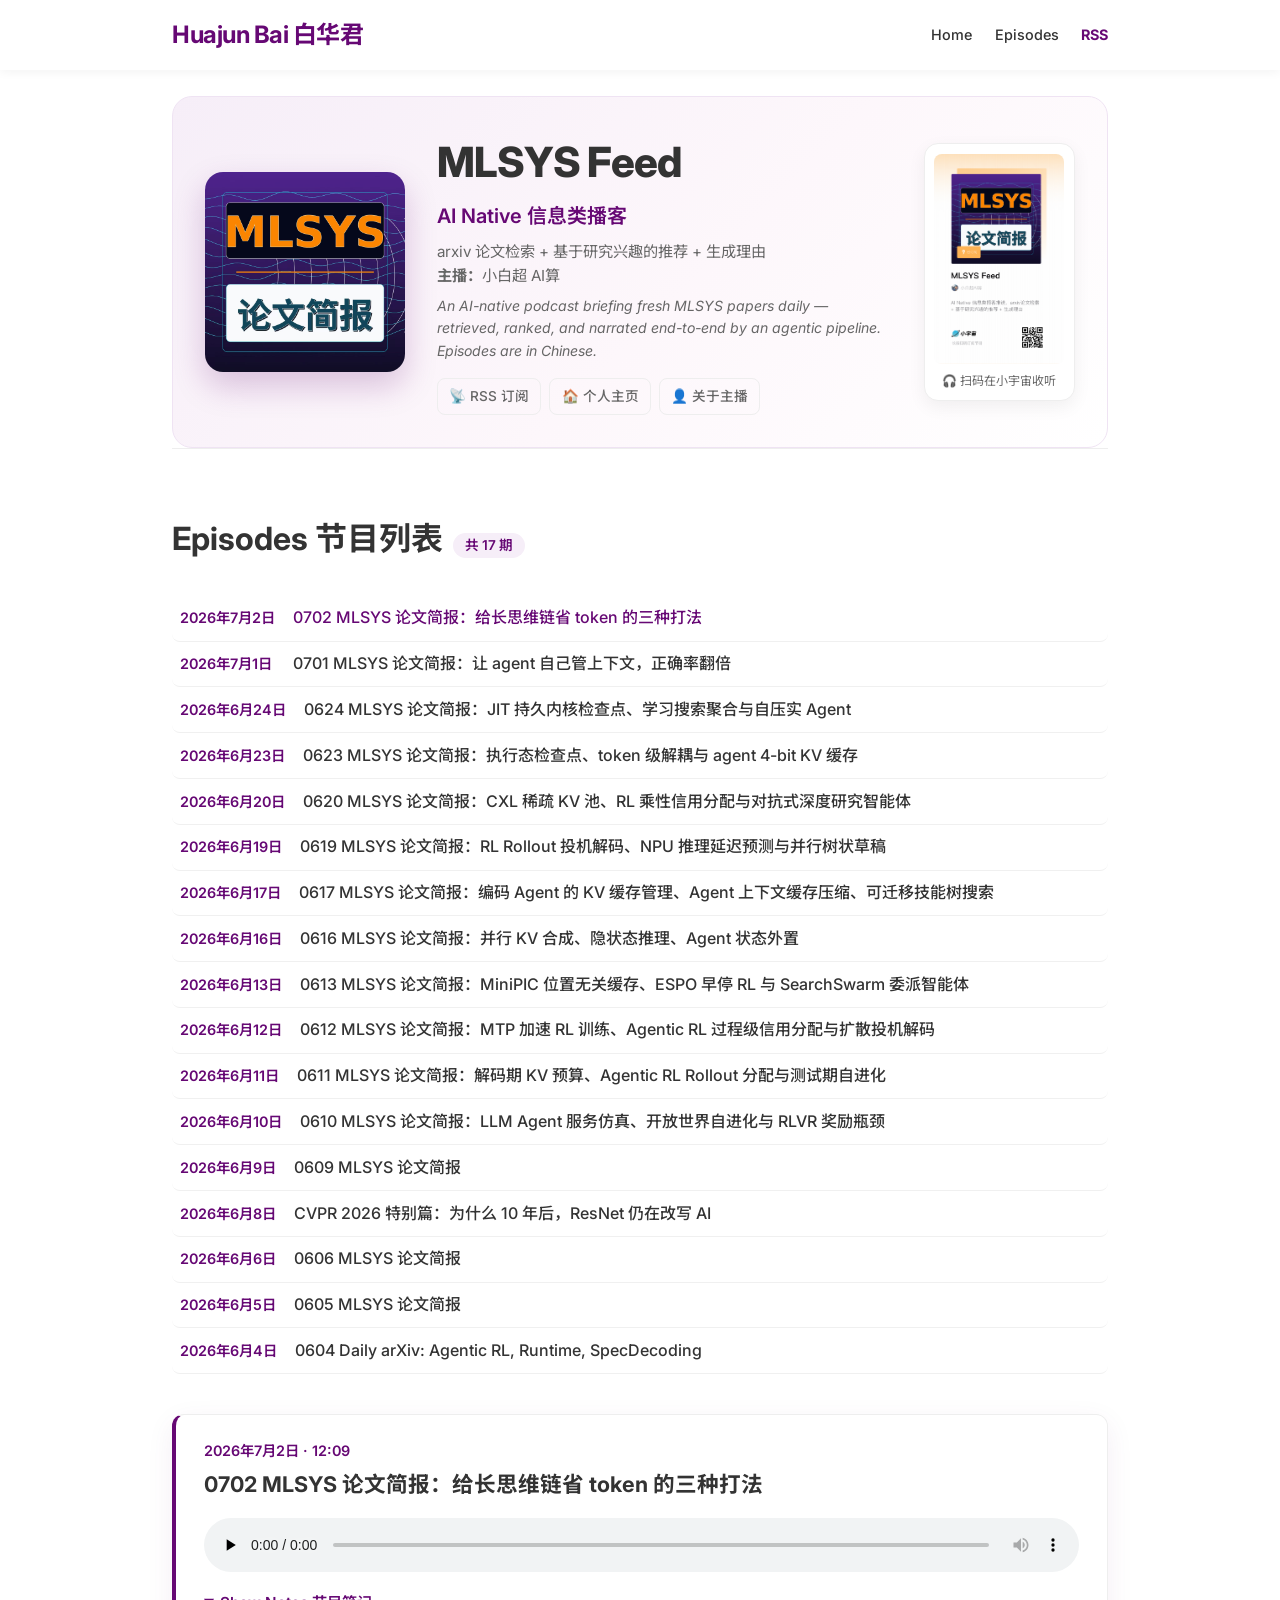
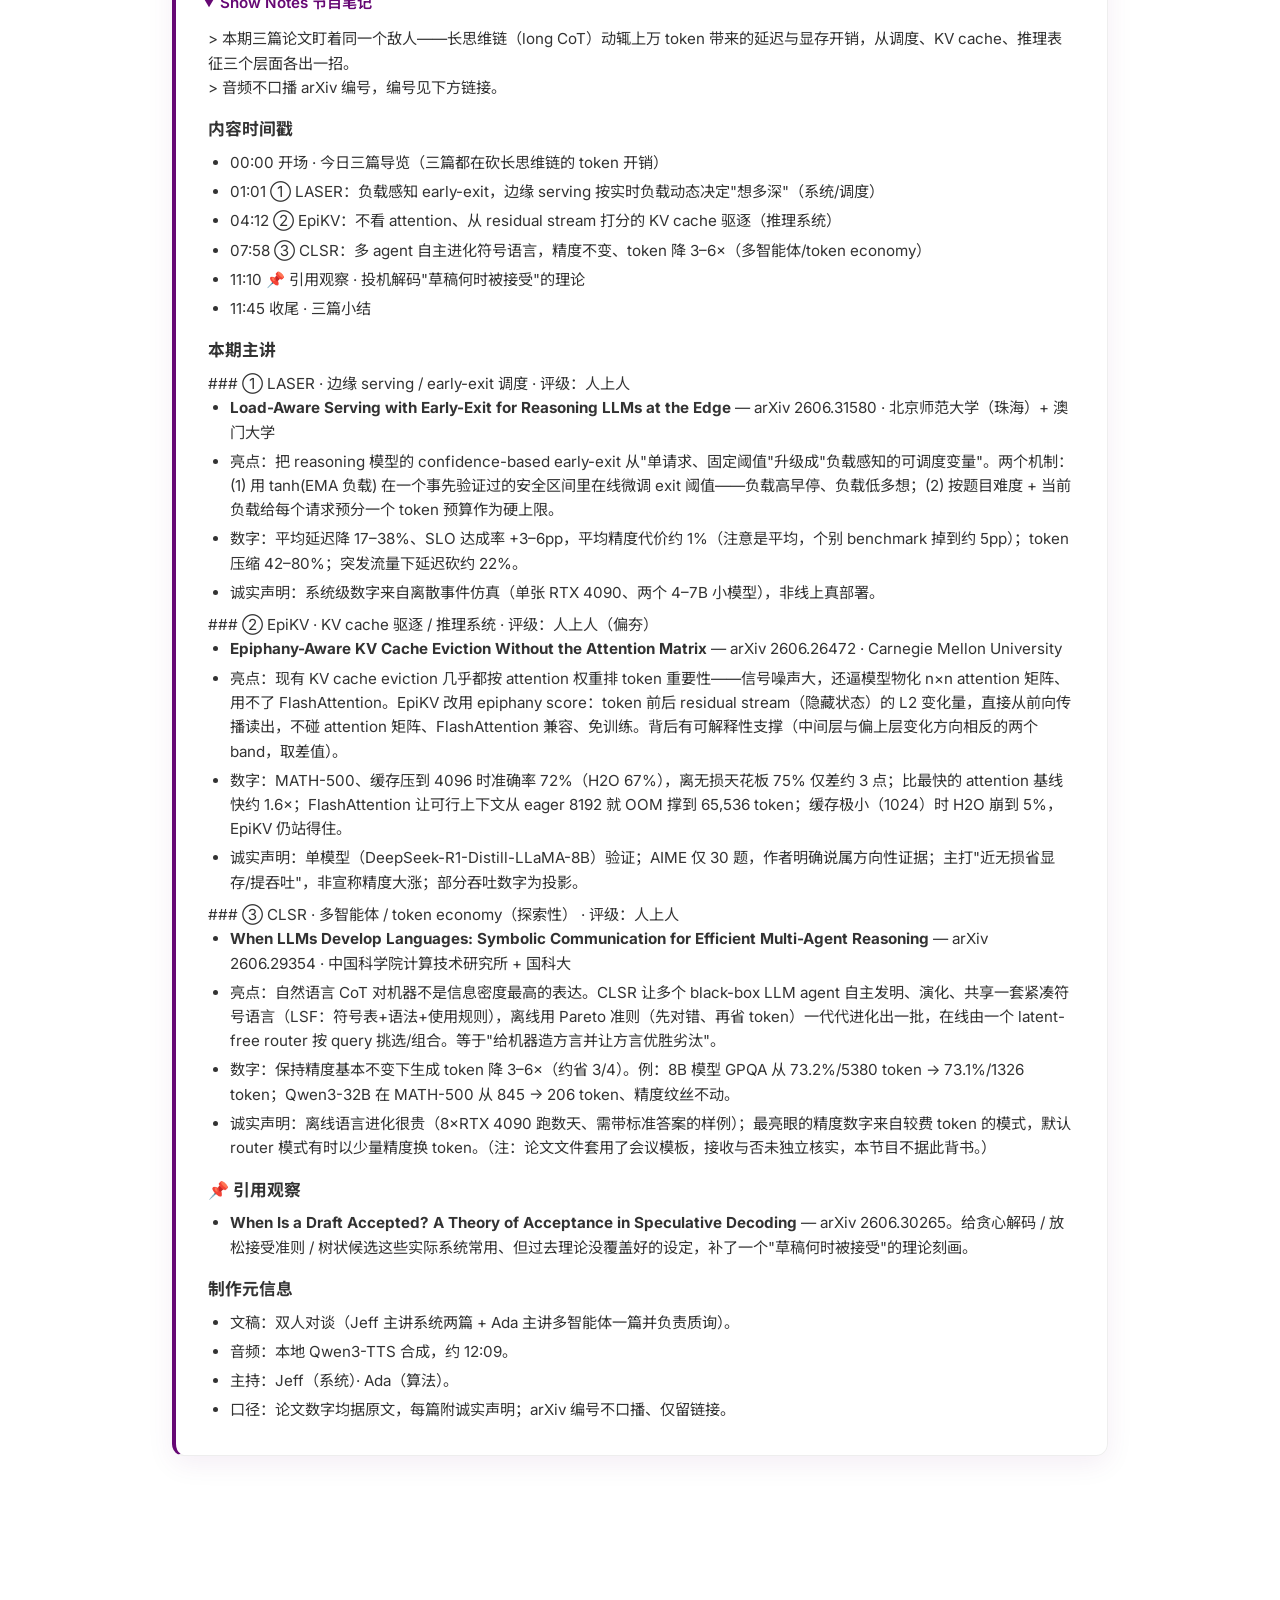
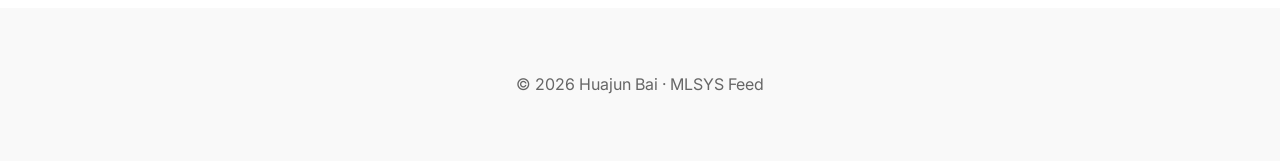
==== commit 406e5110: "Refine homepage: trim bio/experience text, add OG meta + favicon, polish podcast page - De-duplicate" ====
--- a/podcast/index.html
+++ b/podcast/index.html
@@ -6,12 +6,26 @@
     <meta name="viewport" content="width=device-width, initial-scale=1">
     <title>MLSYS Feed | Huajun Bai</title>
     <meta name="description" content="MLSYS Feed — AI Native 信息类播客推送，arxiv 论文检索 + 基于研究兴趣的推荐 + 生成理由">
+    <meta property="og:type" content="website">
+    <meta property="og:title" content="MLSYS Feed — AI Native 播客">
+    <meta property="og:description" content="每日播报 MLSYS 新论文的 AI Native 播客 · An AI-native daily briefing on fresh MLSYS papers.">
+    <meta property="og:url" content="https://baihuajun24.github.io/podcast/">
+    <meta property="og:image" content="https://baihuajun24.github.io/podcast/logo.jpg">
+    <meta name="twitter:card" content="summary">
+    <link rel="icon"
+        href="data:image/svg+xml,%3Csvg xmlns='http://www.w3.org/2000/svg' viewBox='0 0 64 64'%3E%3Crect width='64' height='64' rx='12' fill='%23660874'/%3E%3Ctext x='32' y='45' font-family='sans-serif' font-size='34' font-weight='700' fill='white' text-anchor='middle'%3E白%3C/text%3E%3C/svg%3E">
     <link rel="alternate" type="application/rss+xml" title="MLSYS Feed" href="feed.xml">
     <link rel="stylesheet" href="../style.css">
     <link rel="preconnect" href="https://fonts.googleapis.com">
     <link rel="preconnect" href="https://fonts.gstatic.com" crossorigin>
-    <link href="https://fonts.googleapis.com/css2?family=Inter:wght@400;500;600;700;800&display=swap" rel="stylesheet">
+    <link
+        href="https://fonts.googleapis.com/css2?family=Inter:wght@400;500;600;700;800&family=Noto+Sans+SC:wght@400;500;700&display=swap"
+        rel="stylesheet">
     <style>
+        body {
+            font-family: 'Inter', 'Noto Sans SC', sans-serif;
+        }
+
         /* Hero */
         .show-hero {
             border-top: none;
@@ -51,8 +65,15 @@
 
         .show-meta {
             color: var(--light-text);
-            margin: 0.5rem 0 1rem;
+            margin: 0.5rem 0 0.4rem;
             font-size: 0.95rem;
+        }
+
+        .show-meta-en {
+            color: var(--light-text);
+            font-size: 0.88rem;
+            font-style: italic;
+            margin: 0 0 1rem;
         }
 
         .subscribe-row {
@@ -246,6 +267,8 @@
                 <h1>MLSYS Feed</h1>
                 <p class="subtitle">AI Native 信息类播客</p>
                 <p class="show-meta">arxiv 论文检索 + 基于研究兴趣的推荐 + 生成理由<br><strong>主播：</strong>小白超 AI算</p>
+                <p class="show-meta-en" lang="en">An AI-native podcast briefing fresh MLSYS papers daily — retrieved,
+                    ranked, and narrated end-to-end by an agentic pipeline. Episodes are in Chinese.</p>
                 <div class="subscribe-row">
                     <a href="feed.xml" class="social-link"><span>📡 RSS 订阅</span></a>
                     <a href="../index.html" class="social-link"><span>🏠 个人主页</span></a>
--- a/style.css
+++ b/style.css
@@ -95,15 +95,239 @@
 .hero-image {
     width: 280px;
     height: 420px;
+    perspective: 1200px;
+}
+
+/* Plain profile photo (homepages); the card.html easter egg replaces it with .card-flip */
+.hero-image>img {
+    width: 100%;
+    height: 100%;
+    object-fit: cover;
+    display: block;
+    border-radius: 24px;
+    box-shadow: 0 20px 40px rgba(0, 0, 0, 0.1);
+}
+
+/* Profile photo ⇄ player-card easter egg: click the photo to flip it */
+.card-flip {
+    position: relative;
+    width: 100%;
+    height: 100%;
+    transform-style: preserve-3d;
+    transition: transform 0.8s cubic-bezier(0.2, 0.85, 0.3, 1.08);
+    cursor: pointer;
+}
+
+.card-flip.flipped {
+    transform: rotateY(180deg);
+}
+
+@media (prefers-reduced-motion: reduce) {
+    .card-flip {
+        transition: none;
+    }
+}
+
+.card-face {
+    position: absolute;
+    inset: 0;
+    backface-visibility: hidden;
+    -webkit-backface-visibility: hidden;
     border-radius: 24px;
     overflow: hidden;
     box-shadow: 0 20px 40px rgba(0, 0, 0, 0.1);
 }
 
-.hero-image img {
+.card-front img {
     width: 100%;
     height: 100%;
     object-fit: cover;
+    display: block;
+}
+
+.flip-hint {
+    position: absolute;
+    right: 10px;
+    bottom: 10px;
+    width: 34px;
+    height: 34px;
+    display: flex;
+    align-items: center;
+    justify-content: center;
+    font-size: 1.05rem;
+    background: rgba(255, 255, 255, 0.88);
+    border-radius: 50%;
+    box-shadow: 0 2px 8px rgba(0, 0, 0, 0.15);
+    transition: transform 0.3s;
+}
+
+.card-flip:hover .flip-hint {
+    transform: rotate(20deg) scale(1.12);
+}
+
+.card-back {
+    transform: rotateY(180deg);
+    background: radial-gradient(circle at 50% 28%, #35283f 0%, #1b1524 75%);
+    display: flex;
+    align-items: center;
+    justify-content: center;
+}
+
+.fut-card {
+    position: relative;
+    width: 236px;
+    height: 384px;
+    clip-path: polygon(11% 0, 89% 0, 100% 6.5%, 100% 80%, 50% 100%, 0 80%, 0 6.5%);
+    background: linear-gradient(165deg, #eddef3 0%, #cfa6dc 32%, #a873bc 62%, #8b4fa0 100%);
+    color: #3d1147;
+    overflow: hidden;
+}
+
+.fut-watermark {
+    position: absolute;
+    top: 60px;
+    left: -10px;
+    font-size: 9rem;
+    font-weight: 800;
+    line-height: 1;
+    color: rgba(255, 255, 255, 0.16);
+    pointer-events: none;
+    user-select: none;
+}
+
+/* Portrait bleeds into the card: radial mask fades its edges into the finish */
+.fut-photo-frame {
+    position: absolute;
+    top: 18px;
+    right: -6px;
+    width: 178px;
+    height: 196px;
+    overflow: hidden;
+    -webkit-mask-image: radial-gradient(80% 72% at 58% 40%, #000 40%, transparent 72%);
+    mask-image: radial-gradient(80% 72% at 58% 40%, #000 40%, transparent 72%);
+}
+
+/* grayscale→sepia→hue-rotate = purple duotone without blend-mode stacking traps */
+.fut-photo {
+    width: 100%;
+    height: 100%;
+    object-fit: cover;
+    object-position: 53% 30%;
+    transform: scale(2.5);
+    transform-origin: 60% 44%;
+    filter: grayscale(1) sepia(1) hue-rotate(240deg) saturate(1.35) brightness(1.02) contrast(1.05);
+    opacity: 0.95;
+}
+
+.fut-id {
+    position: absolute;
+    top: 30px;
+    left: 16px;
+    width: 66px;
+    display: flex;
+    flex-direction: column;
+    align-items: center;
+    gap: 0.3rem;
+    z-index: 1;
+}
+
+.fut-rating {
+    font-size: 1.6rem;
+    font-weight: 800;
+    line-height: 1;
+    letter-spacing: -1px;
+}
+
+.fut-pos {
+    font-size: 0.72rem;
+    font-weight: 700;
+    letter-spacing: 0.14em;
+    border-bottom: 1px solid rgba(61, 17, 71, 0.35);
+    padding-bottom: 0.3rem;
+}
+
+.fut-sub {
+    font-size: 0.55rem;
+    font-weight: 700;
+    letter-spacing: 0.05em;
+    opacity: 0.85;
+    white-space: nowrap;
+}
+
+.fut-icons {
+    font-size: 0.95rem;
+    line-height: 1.6;
+}
+
+/* Lighter bottom panel, like the reference card's silver base */
+.fut-lower {
+    position: absolute;
+    left: 0;
+    right: 0;
+    top: 208px;
+    bottom: 0;
+    background: linear-gradient(180deg, rgba(255, 255, 255, 0.52) 0%, rgba(255, 255, 255, 0.2) 55%, rgba(255, 255, 255, 0.32) 100%);
+    padding-top: 0.3rem;
+    text-align: center;
+}
+
+.fut-name {
+    display: inline-block;
+    font-size: 1rem;
+    font-weight: 800;
+    letter-spacing: 0.06em;
+    border-bottom: 2px solid rgba(61, 17, 71, 0.45);
+    padding: 0.05rem 0.7rem 0.2rem;
+    margin-bottom: 0.4rem;
+}
+
+.fut-stats {
+    position: relative;
+    list-style: none;
+    display: grid;
+    grid-template-columns: 1fr 1fr;
+    gap: 0.2rem 0;
+    padding: 0 1rem;
+    font-size: 0.8rem;
+    font-weight: 700;
+    letter-spacing: 0.04em;
+    text-align: left;
+}
+
+.fut-stats::before {
+    content: '';
+    position: absolute;
+    left: 50%;
+    top: 3px;
+    bottom: 3px;
+    width: 1px;
+    background: rgba(61, 17, 71, 0.3);
+}
+
+.fut-stats li {
+    text-align: center;
+}
+
+.fut-stats li b {
+    display: inline-block;
+    min-width: 2.6ch;
+    text-align: right;
+    margin-right: 0.35rem;
+    font-size: 0.95rem;
+    font-weight: 800;
+}
+
+.fut-foot {
+    position: absolute;
+    left: 0;
+    right: 0;
+    bottom: 30px;
+    padding: 0 1.6rem;
+    font-size: 0.55rem;
+    font-weight: 700;
+    letter-spacing: 0.12em;
+    opacity: 0.75;
+    line-height: 1.5;
 }
 
 h1 {
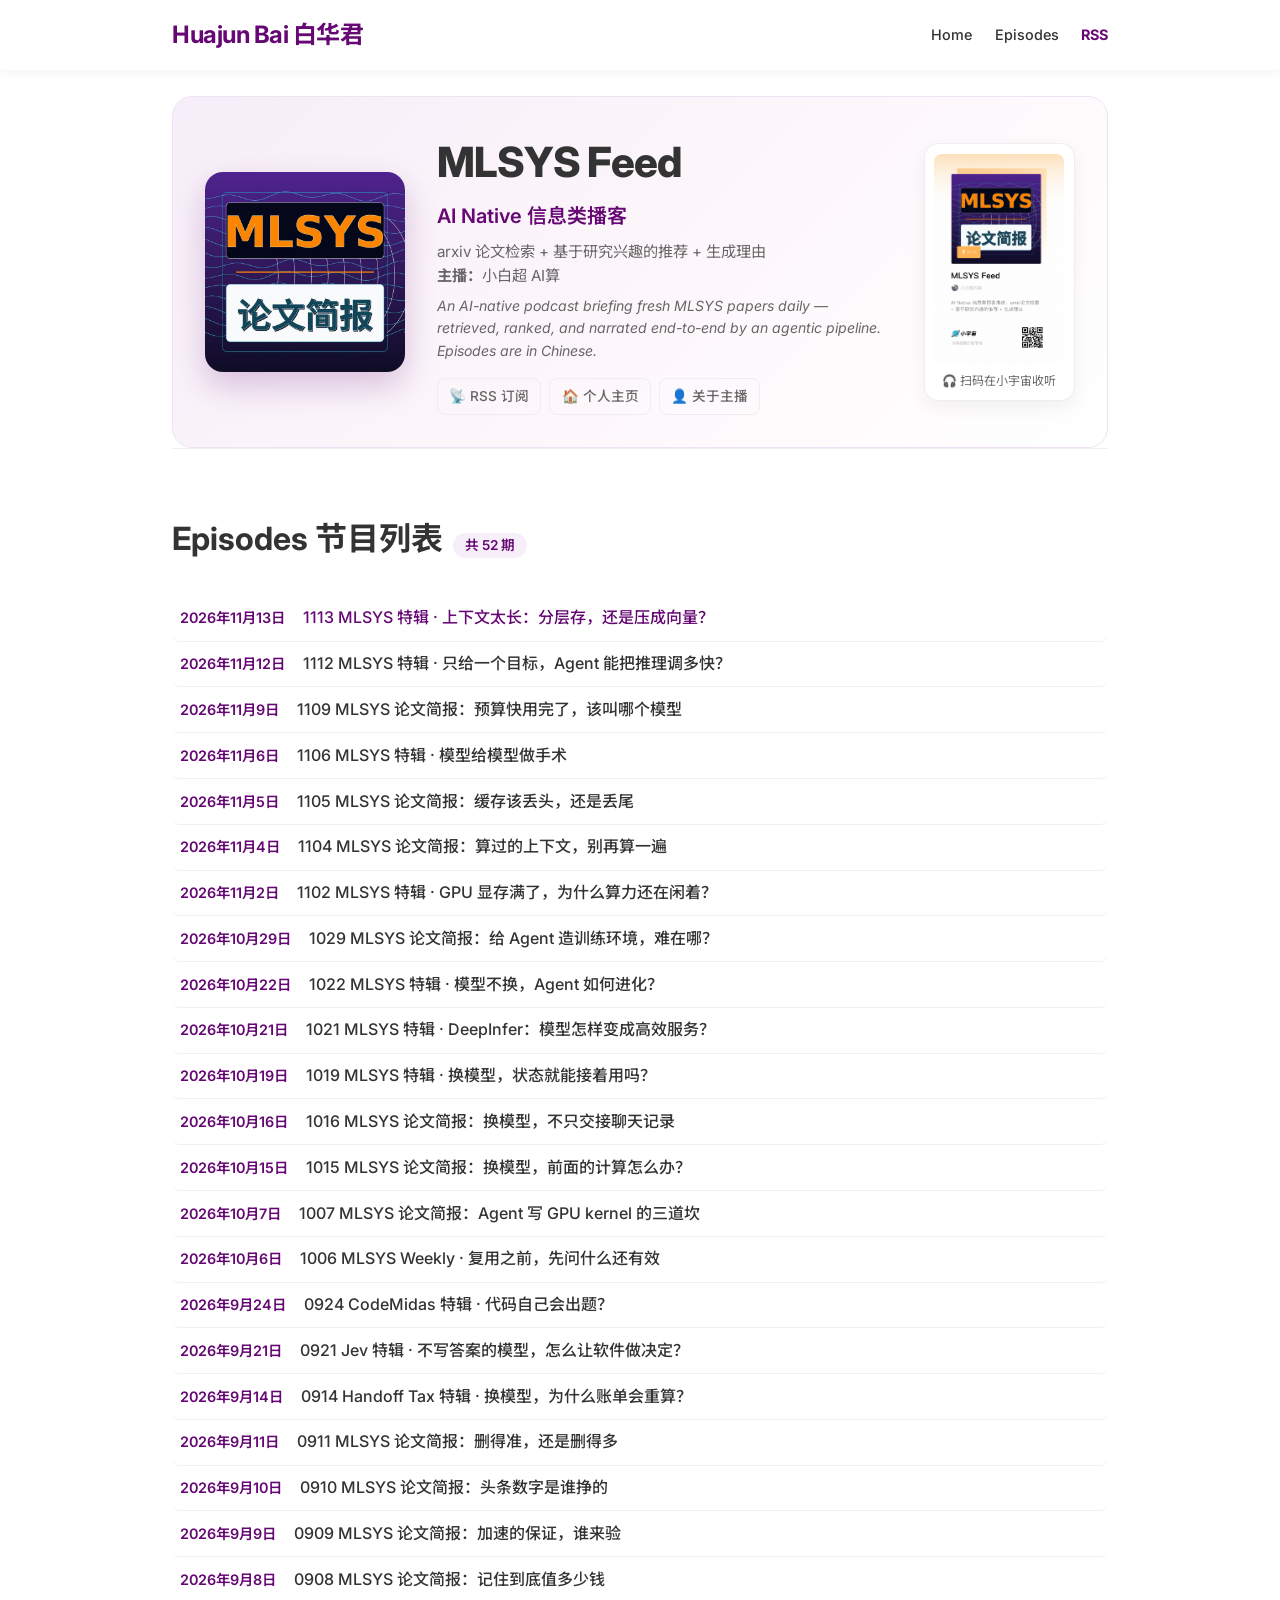
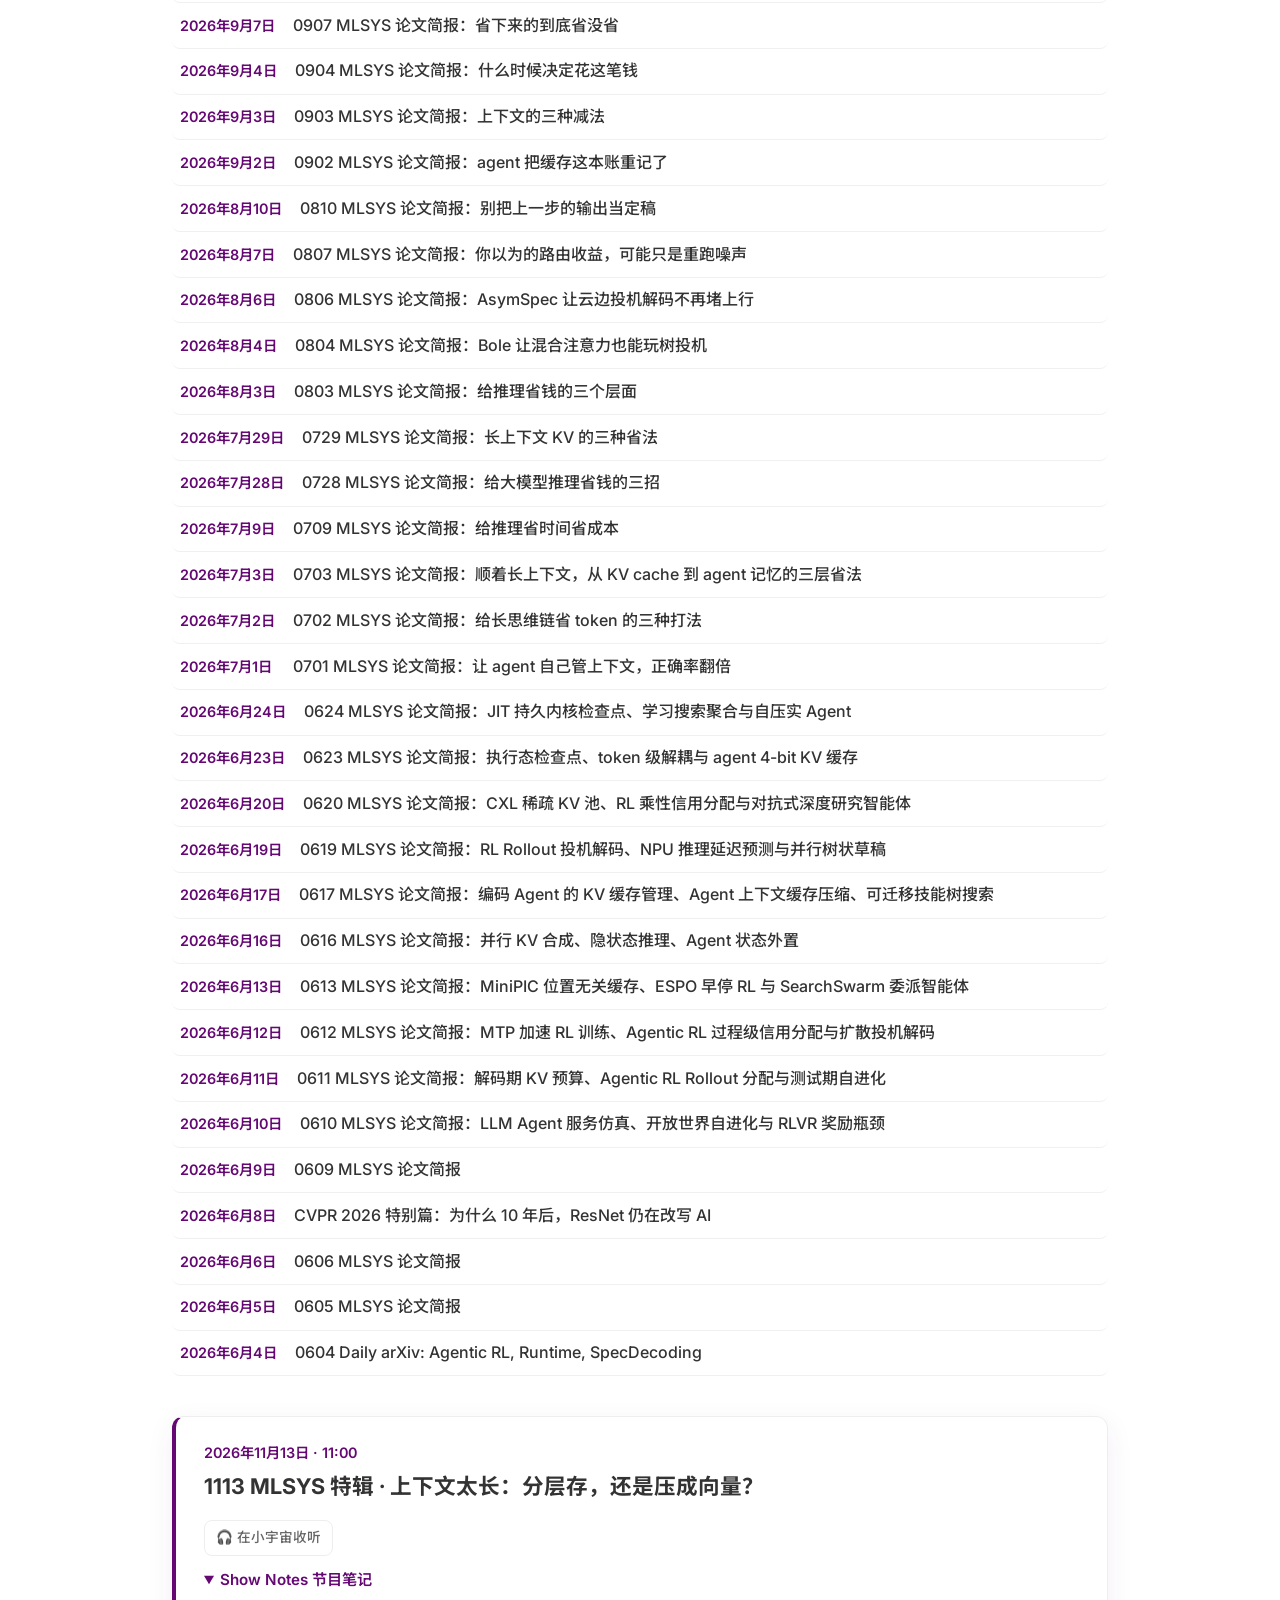
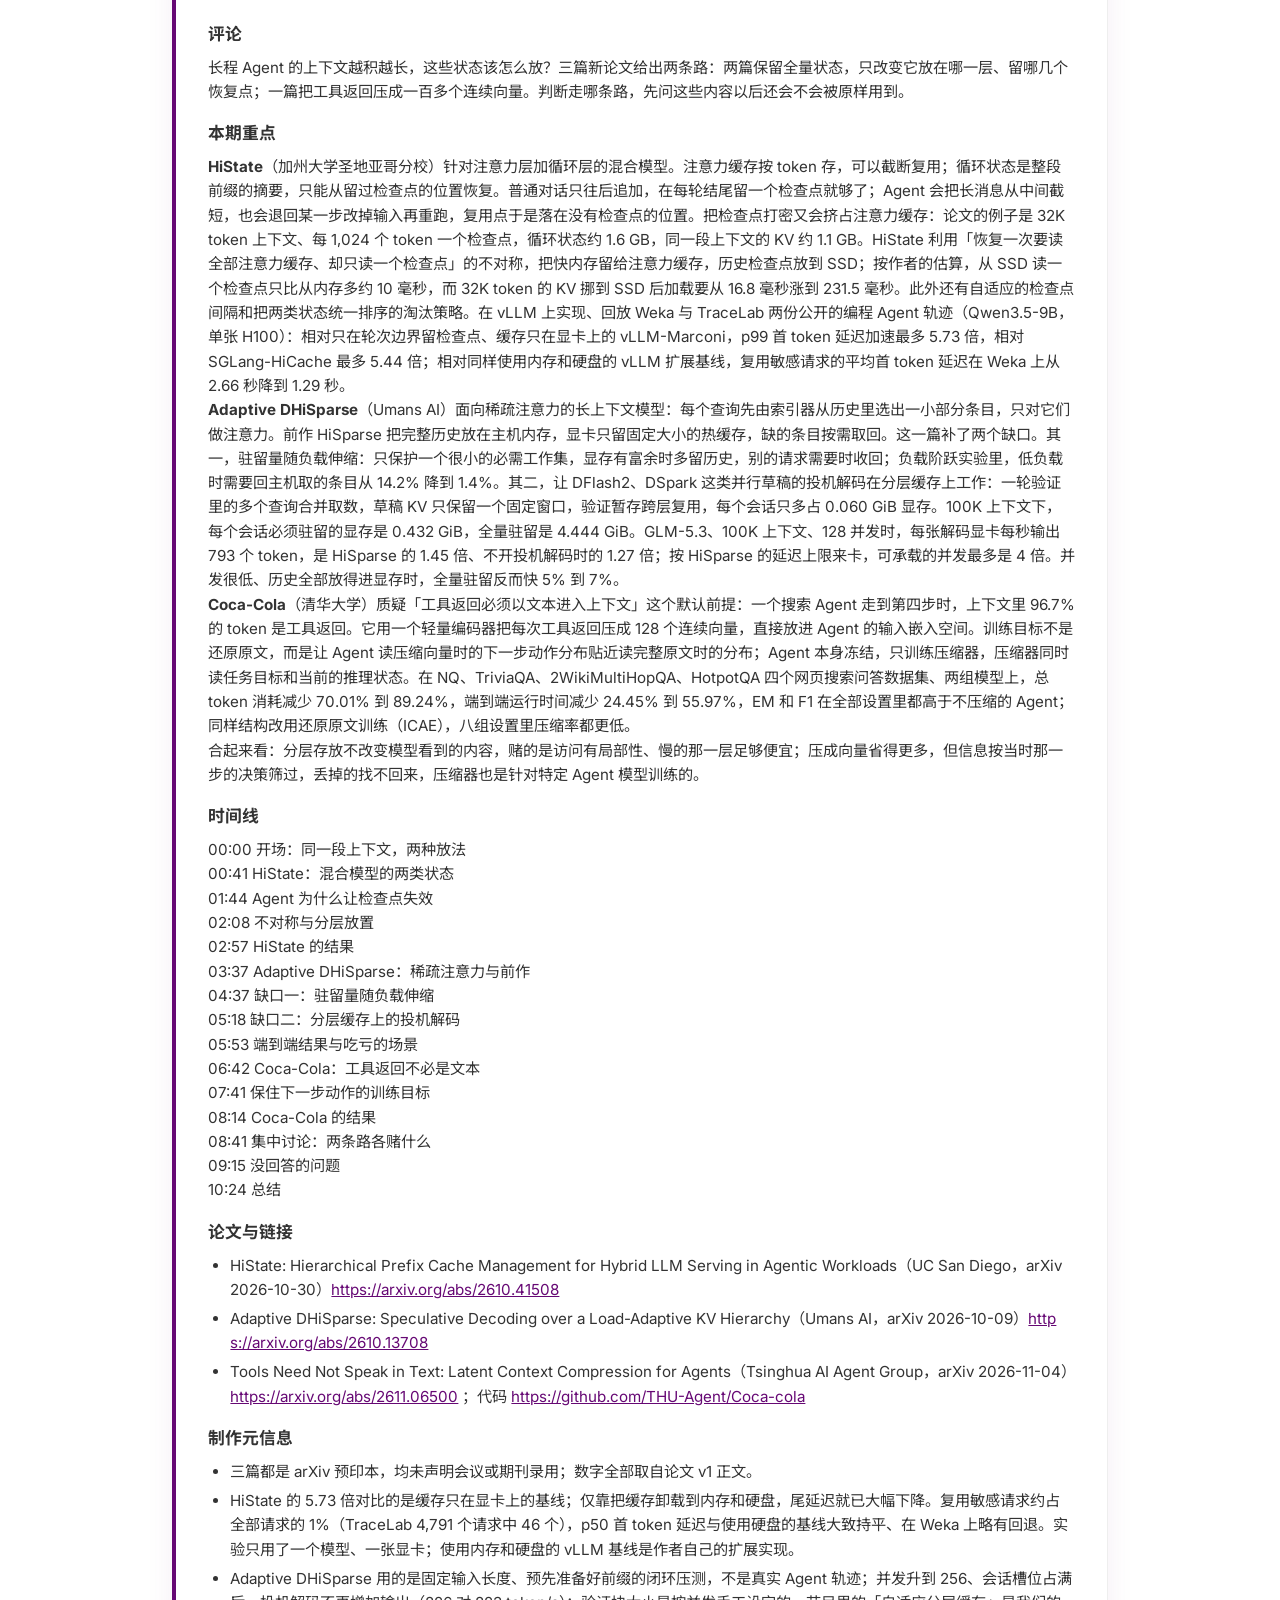
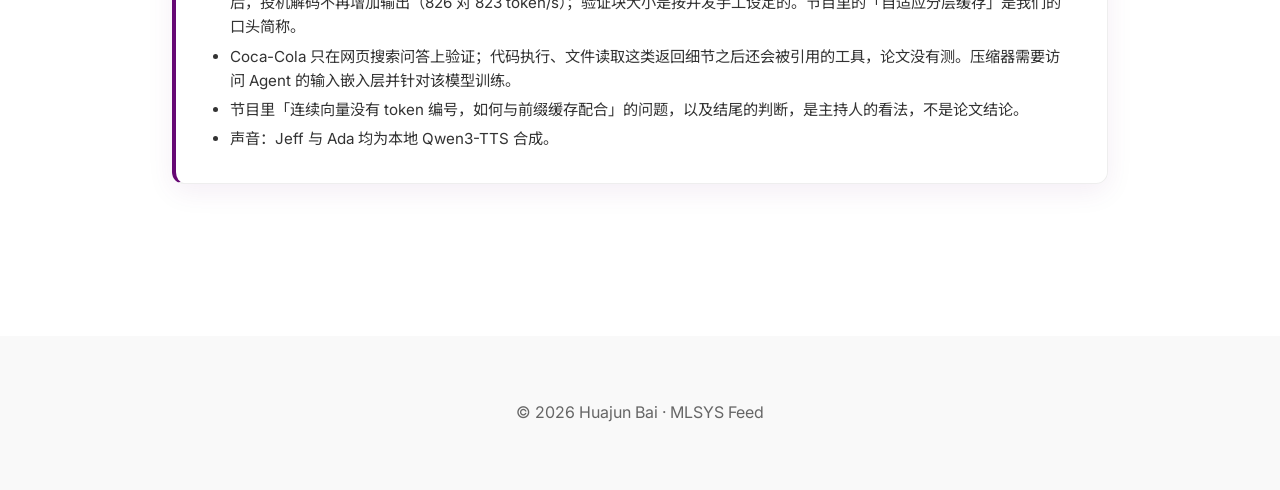
==== commit 3a04e37b: "Refresh homepage for recruiters and collaborators; catch up podcast feed to 1113 Homepage (EN + ZH):" ====
--- a/podcast/index.html
+++ b/podcast/index.html
@@ -26,6 +26,10 @@
             font-family: 'Inter', 'Noto Sans SC', sans-serif;
         }
 
+        /* Episodes without hosted audio link out to Xiaoyuzhou */
+        .listen-external { margin: 0.75rem 0; }
+        .listen-external .social-link { display: inline-flex; }
+
         /* Hero */
         .show-hero {
             border-top: none;
@@ -367,7 +371,8 @@
         // unavailable (browsers block fetch of feed.xml on file:// pages).
         async function getFeedText() {
             try {
-                const res = await fetch('feed.xml');
+                // no-cache: always revalidate, so a new episode shows up on the next visit
+                const res = await fetch('feed.xml', { cache: 'no-cache' });
                 if (res.ok) return await res.text();
                 throw new Error('HTTP ' + res.status);
             } catch (err) {
@@ -389,7 +394,8 @@
             card.innerHTML =
                 '<div class="episode-date"></div>' +
                 '<h3></h3>' +
-                '<audio controls preload="none"></audio>' +
+                (ep.audioUrl ? '<audio controls preload="none"></audio>'
+                    : '<p class="listen-external"><a class="social-link" target="_blank" rel="noopener"><span>🎧 在小宇宙收听</span></a></p>') +
                 '<details open>' +
                 '<summary>Show Notes 节目笔记</summary>' +
                 '<div class="show-notes"></div>' +
@@ -397,7 +403,8 @@
             card.querySelector('.episode-date').textContent =
                 ep.date + (ep.duration ? ' · ' + ep.duration : '');
             card.querySelector('h3').textContent = ep.title;
-            card.querySelector('audio').src = ep.audioUrl;
+            if (ep.audioUrl) card.querySelector('audio').src = ep.audioUrl;
+            else card.querySelector('.listen-external a').href = ep.link || 'https://www.xiaoyuzhoufm.com/podcast/6a2024745db66c870e1ef4bb';
             card.querySelector('.show-notes').innerHTML = renderMarkdown(ep.notes);
             list.appendChild(card);
 
@@ -421,6 +428,7 @@
                         notes: get('description'),
                         date: formatDate(get('pubDate')),
                         audioUrl: item.querySelector('enclosure')?.getAttribute('url') ?? '',
+                        link: get('link'),
                         duration: item.getElementsByTagNameNS(ITUNES_NS, 'duration')[0]?.textContent ?? '',
                         anchor: get('guid') || 'episode-' + i,
                     };
--- a/style.css
+++ b/style.css
@@ -94,7 +94,9 @@
 
 .hero-image {
     width: 280px;
-    height: 420px;
+    max-width: 100%;
+    aspect-ratio: 2 / 3;
+    flex: 0 0 280px;
     perspective: 1200px;
 }
 
@@ -116,10 +118,17 @@
     transform-style: preserve-3d;
     transition: transform 0.8s cubic-bezier(0.2, 0.85, 0.3, 1.08);
     cursor: pointer;
+    outline: none;
 }
 
 .card-flip.flipped {
     transform: rotateY(180deg);
+}
+
+.card-flip:focus-visible .card-face {
+    box-shadow:
+        0 20px 40px rgba(0, 0, 0, 0.1),
+        0 0 0 3px rgba(102, 8, 116, 0.25);
 }
 
 @media (prefers-reduced-motion: reduce) {
@@ -167,167 +176,177 @@
 
 .card-back {
     transform: rotateY(180deg);
-    background: radial-gradient(circle at 50% 28%, #35283f 0%, #1b1524 75%);
+    background: transparent;
+    box-shadow: none;
     display: flex;
     align-items: center;
     justify-content: center;
+    overflow: visible;
 }
 
 .fut-card {
     position: relative;
-    width: 236px;
-    height: 384px;
-    clip-path: polygon(11% 0, 89% 0, 100% 6.5%, 100% 80%, 50% 100%, 0 80%, 0 6.5%);
-    background: linear-gradient(165deg, #eddef3 0%, #cfa6dc 32%, #a873bc 62%, #8b4fa0 100%);
-    color: #3d1147;
-    overflow: hidden;
+    width: min(100%, 276px);
+    aspect-ratio: 540 / 820;
+    color: var(--fut-ink, #242a2d);
+    container-type: inline-size;
+    background: url("assets/card/gitfut-gold-card.png") center / 100% 100% no-repeat;
+    filter:
+        drop-shadow(0 7cqw 10cqw rgba(0, 0, 0, 0.34))
+        drop-shadow(0 0 4.8cqw rgba(225, 185, 80, 0.34));
+    overflow: visible;
+    isolation: isolate;
+}
+
+.fut-card--gold {
+    --fut-ink: #46390c;
+    --fut-muted: #6c5514;
+    --fut-line: rgba(70, 57, 12, 0.5);
+    --fut-purple: #660874;
+    --fut-teal: #0f766e;
+}
+
+.fut-tier {
+    position: absolute;
+    top: 10.2%;
+    right: 12.5%;
+    z-index: 6;
+    font-family: 'Barlow Condensed', 'Arial Narrow', var(--font-main);
+    font-size: 4.2cqw;
+    font-weight: 700;
+    letter-spacing: 0.22em;
+    color: rgba(70, 57, 12, 0.85);
+    border-bottom: 0.35cqw solid rgba(70, 57, 12, 0.45);
+    padding: 0 0.3cqw 0.5cqw;
 }
 
 .fut-watermark {
-    position: absolute;
-    top: 60px;
-    left: -10px;
-    font-size: 9rem;
-    font-weight: 800;
-    line-height: 1;
-    color: rgba(255, 255, 255, 0.16);
-    pointer-events: none;
-    user-select: none;
-}
-
-/* Portrait bleeds into the card: radial mask fades its edges into the finish */
+    display: none;
+}
+
+/* Subject is a transparent-background cutout, so the gold finish shows through.
+   The frame hangs 7% past the card's left edge to shift the subject left (the
+   cutout fills the frame width exactly, so object-position has no x slack);
+   a second mask layer, the shield PNG itself, sized back to card coordinates
+   (card height = 820/540 = 151.85cqw), keeps the overhang inside the
+   silhouette, intersected with the bottom fade that melts the torso into the
+   lower panel */
 .fut-photo-frame {
     position: absolute;
-    top: 18px;
-    right: -6px;
-    width: 178px;
-    height: 196px;
+    left: -7%;
+    top: 11%;
+    width: 107%;
+    height: 47.5%;
     overflow: hidden;
-    -webkit-mask-image: radial-gradient(80% 72% at 58% 40%, #000 40%, transparent 72%);
-    mask-image: radial-gradient(80% 72% at 58% 40%, #000 40%, transparent 72%);
-}
-
-/* grayscale→sepia→hue-rotate = purple duotone without blend-mode stacking traps */
+    -webkit-mask-image:
+        linear-gradient(180deg, #000 0%, #000 80%, transparent 98%),
+        url("assets/card/gitfut-gold-card.png");
+    mask-image:
+        linear-gradient(180deg, #000 0%, #000 80%, transparent 98%),
+        url("assets/card/gitfut-gold-card.png");
+    -webkit-mask-size: 100% 100%, 100cqw 151.85cqw;
+    mask-size: 100% 100%, 100cqw 151.85cqw;
+    -webkit-mask-position: 0 0, 7cqw -16.7cqw;
+    mask-position: 0 0, 7cqw -16.7cqw;
+    -webkit-mask-repeat: no-repeat;
+    mask-repeat: no-repeat;
+    -webkit-mask-composite: source-in;
+    mask-composite: intersect;
+    z-index: 2;
+}
+
 .fut-photo {
     width: 100%;
     height: 100%;
     object-fit: cover;
-    object-position: 53% 30%;
-    transform: scale(2.5);
-    transform-origin: 60% 44%;
-    filter: grayscale(1) sepia(1) hue-rotate(240deg) saturate(1.35) brightness(1.02) contrast(1.05);
-    opacity: 0.95;
-}
-
-.fut-id {
-    position: absolute;
-    top: 30px;
-    left: 16px;
-    width: 66px;
-    display: flex;
-    flex-direction: column;
+    object-position: 50% 0%;
+    filter:
+        drop-shadow(0 2.6cqw 3.4cqw rgba(90, 60, 0, 0.3))
+        drop-shadow(0 0 5cqw rgba(243, 214, 121, 0.4));
+    opacity: 1;
+}
+
+.fut-round-badge {
+    display: inline-flex;
     align-items: center;
-    gap: 0.3rem;
-    z-index: 1;
-}
-
-.fut-rating {
-    font-size: 1.6rem;
-    font-weight: 800;
-    line-height: 1;
-    letter-spacing: -1px;
-}
-
-.fut-pos {
-    font-size: 0.72rem;
-    font-weight: 700;
-    letter-spacing: 0.14em;
-    border-bottom: 1px solid rgba(61, 17, 71, 0.35);
-    padding-bottom: 0.3rem;
-}
-
-.fut-sub {
-    font-size: 0.55rem;
-    font-weight: 700;
-    letter-spacing: 0.05em;
-    opacity: 0.85;
-    white-space: nowrap;
-}
-
-.fut-icons {
-    font-size: 0.95rem;
-    line-height: 1.6;
-}
-
-/* Lighter bottom panel, like the reference card's silver base */
+    justify-content: center;
+    width: 34px;
+    height: 34px;
+    width: 9.2cqw;
+    height: 9.2cqw;
+    border-radius: 50%;
+    background: rgba(255, 255, 255, 0.9);
+    box-shadow: inset 0 0 0 0.25cqw rgba(51, 35, 10, 0.08), 0 0.9cqw 2cqw rgba(51, 35, 10, 0.18);
+}
+
+.fut-round-badge img {
+    width: 27px;
+    height: 27px;
+    width: 7.3cqw;
+    height: 7.3cqw;
+    object-fit: contain;
+    display: block;
+}
+
 .fut-lower {
     position: absolute;
     left: 0;
     right: 0;
-    top: 208px;
+    top: 58.5%;
     bottom: 0;
-    background: linear-gradient(180deg, rgba(255, 255, 255, 0.52) 0%, rgba(255, 255, 255, 0.2) 55%, rgba(255, 255, 255, 0.32) 100%);
-    padding-top: 0.3rem;
+    padding-top: 1.6cqw;
     text-align: center;
+    z-index: 4;
 }
 
 .fut-name {
     display: inline-block;
-    font-size: 1rem;
-    font-weight: 800;
-    letter-spacing: 0.06em;
-    border-bottom: 2px solid rgba(61, 17, 71, 0.45);
-    padding: 0.05rem 0.7rem 0.2rem;
-    margin-bottom: 0.4rem;
+    font-family: 'Barlow Condensed', 'Arial Narrow', var(--font-main);
+    font-size: 10.2cqw;
+    font-weight: 700;
+    letter-spacing: 0.03em;
+    border-bottom: 0.6cqw solid var(--fut-line);
+    padding: 0 5cqw 1.2cqw;
+    margin-bottom: 4cqw;
 }
 
 .fut-stats {
-    position: relative;
     list-style: none;
-    display: grid;
-    grid-template-columns: 1fr 1fr;
-    gap: 0.2rem 0;
-    padding: 0 1rem;
-    font-size: 0.8rem;
-    font-weight: 700;
-    letter-spacing: 0.04em;
-    text-align: left;
-}
-
-.fut-stats::before {
-    content: '';
-    position: absolute;
-    left: 50%;
-    top: 3px;
-    bottom: 3px;
-    width: 1px;
-    background: rgba(61, 17, 71, 0.3);
+    display: flex;
+    justify-content: center;
+    margin: 0 auto;
+    padding: 0;
+    font-family: 'Barlow Condensed', 'Arial Narrow', var(--font-main);
+    font-size: 5cqw;
+    font-weight: 600;
+    letter-spacing: 0.08em;
+    line-height: 1.25;
 }
 
 .fut-stats li {
     text-align: center;
+    white-space: nowrap;
+    padding: 0 3.2cqw;
+}
+
+.fut-stats li + li {
+    border-left: 0.3cqw solid var(--fut-line);
 }
 
 .fut-stats li b {
     display: inline-block;
-    min-width: 2.6ch;
-    text-align: right;
-    margin-right: 0.35rem;
-    font-size: 0.95rem;
-    font-weight: 800;
-}
-
-.fut-foot {
-    position: absolute;
-    left: 0;
-    right: 0;
-    bottom: 30px;
-    padding: 0 1.6rem;
-    font-size: 0.55rem;
+    margin-right: 1.4cqw;
+    font-size: 7.4cqw;
     font-weight: 700;
-    letter-spacing: 0.12em;
-    opacity: 0.75;
-    line-height: 1.5;
+    letter-spacing: 0.01em;
+}
+
+.fut-badge-row {
+    display: flex;
+    align-items: center;
+    justify-content: center;
+    gap: 1.8cqw;
+    margin-top: 2.8cqw;
 }
 
 h1 {
@@ -604,4 +623,4 @@
         flex-direction: column;
         gap: 0.25rem;
     }
-}+}
